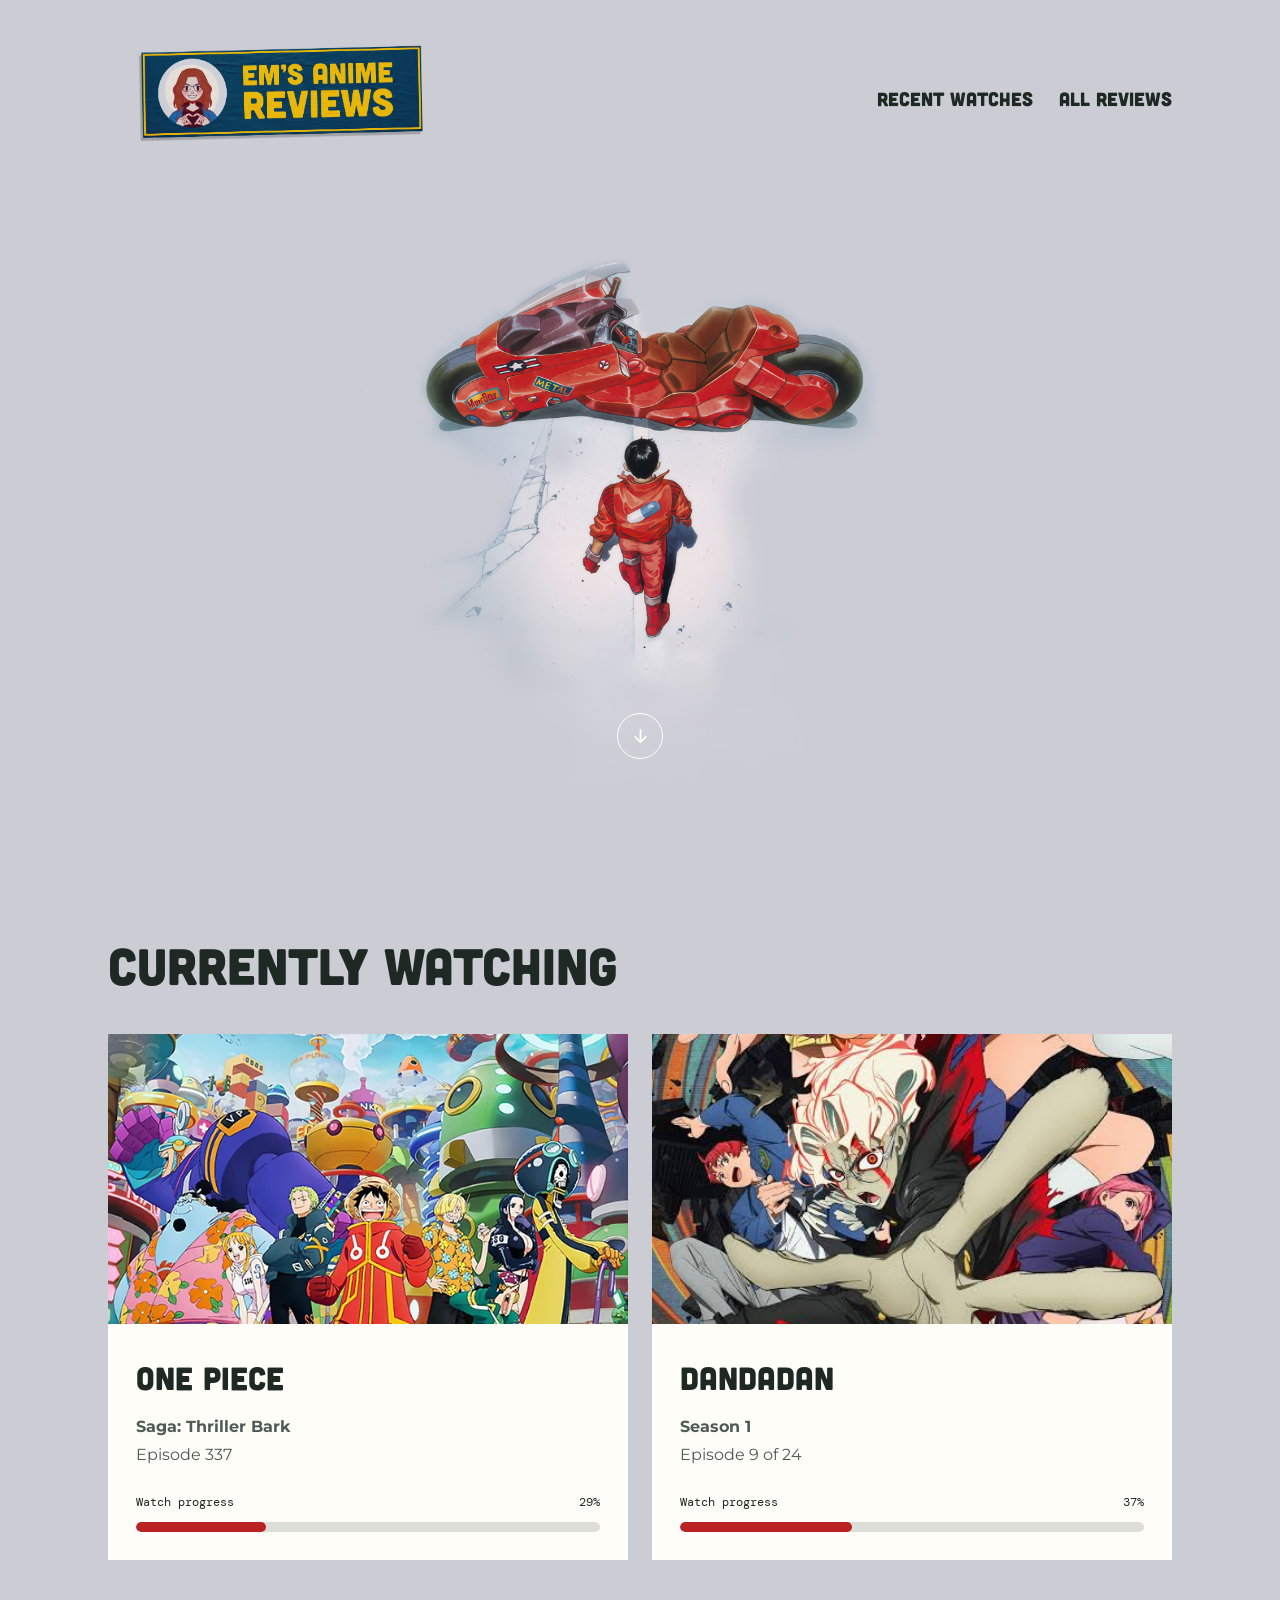
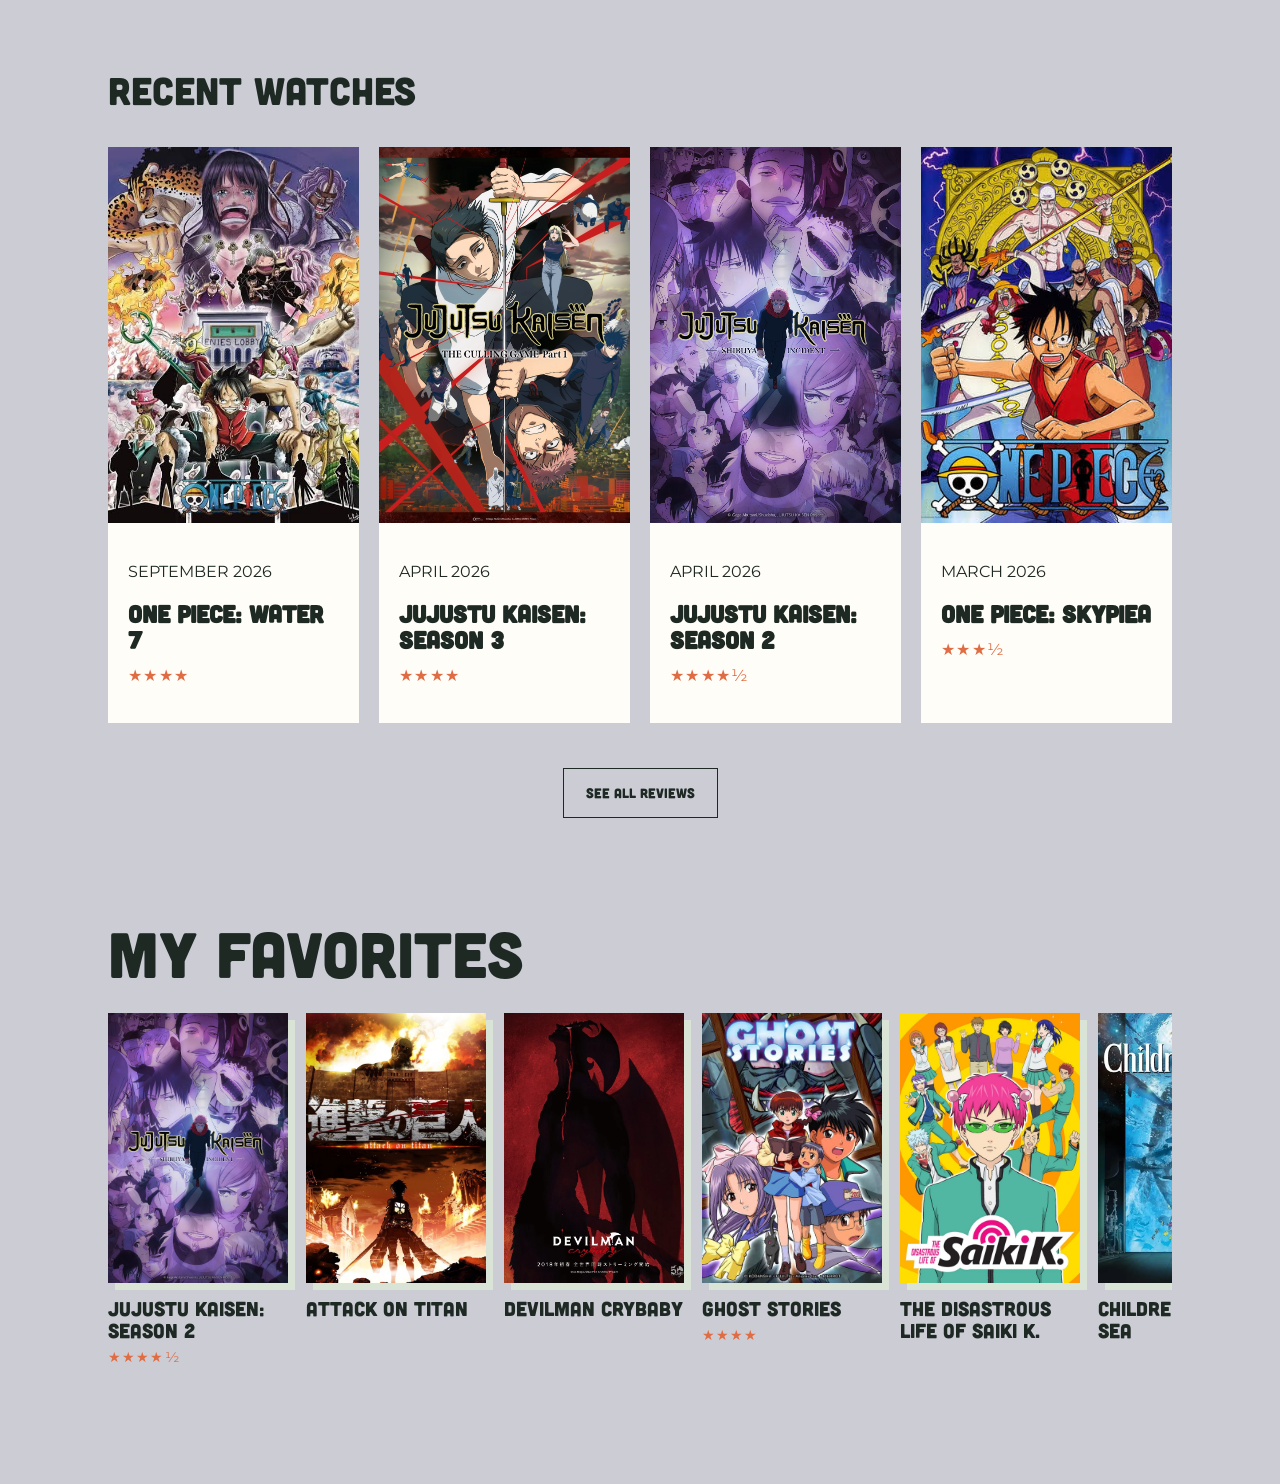
==== index.html @ de7ca1ea "Added two reviews" ====
<!DOCTYPE html>
<html lang="en">
<head>
  <meta charset="UTF-8">
  <meta name="viewport" content="width=device-width, initial-scale=1.0">
  <title>Emily's Anime Reviews</title>
  <link rel="stylesheet" href="style.css">
</head>
<body>
  <header class="site-header">
    <a class="site-logo" href="index.html">
  <img src="images/logo.png" alt="Em's Anime Reviews">
</a>
    <nav>
      <a href="#recent">Recent Watches</a>
      <a href="reviews.html">All Reviews</a>
    </nav>
  </header>

  <main>
    <section class="hero">
      <img class="hero-image" src="images/hero-image.jpg" alt="Akira Hero Image">


      <a class="scroll-arrow" href="#spacer" aria-label="Scroll to current show">
        <svg viewBox="0 0 24 24" aria-hidden="true">
          <path d="M12 5v13M6.5 12.5 12 18l5.5-5.5"></path>
        </svg>
      </a>

    </section>

    <div id="spacer" class="spacer"></div>

    <section id="current-show" class="current-shows">
      <div class="current-shows-heading">
        <h2>Currently Watching</h2>
      </div>

      <div class="current-show-grid">
        <article class="current-show-card">
          <div class="current-show-image show-one-image"></div>

          <div class="current-show-copy">
            <h3>One Piece</h3>
            <p class="show-details"><strong>Saga: Thriller Bark</strong></p>
            <p class="show-details">Episode 337</p>

            <div class="progress-label">
              <span>Watch progress</span>
              <span>29%</span>
            </div>

            <div class="progress-bar">
              <div class="progress-fill" style="width: 28%;"></div>
            </div>
          </div>
        </article>

        <article class="current-show-card">
          <div class="current-show-image show-two-image"></div>

          <div class="current-show-copy">
            <h3>DanDaDan</h3>
            <p class="show-details"><strong>Season 1</strong></p>
            <p class="show-details">Episode 9 of 24</p>

            <div class="progress-label">
              <span>Watch progress</span>
              <span>37%</span>
            </div>

            <div class="progress-bar">
              <div class="progress-fill" style="width: 37%;"></div>
            </div>
          </div>
        </article>
      </div>
</section>

    <section id="recent" class="recent-reviews">
      <div class="section-heading">
        <div>
          <h2>Recent Watches</h2>
        </div>
      </div>

      <div id="recent-reviews" class="review-grid"></div>

      <a class="button" href="reviews.html">See all reviews</a>
    </section>

    <section class="favorites-section">
      <div class="favorites-heading">
        <div>
          <h2>My Favorites</h2>
        </div>

      </div>

      <div id="favorite-reviews" class="favorites-shelf"></div>
    </section>

  </main>

  

  <script src="reviews.js"></script>
  <script src="script.js"></script>

</body>
</html>
---- style.css ----
@import url("https://fonts.googleapis.com/css2?family=DM+Mono&family=Montserrat:wght@400;500;600;700&display=swap");

@font-face {
  font-family: "Cubano";
  src: url("fonts/cubano/Cubano.ttf") format("truetype");
  font-weight: 400;
  font-style: normal;
  font-display: swap;
}

:root {
  --ink: #1e2924;
  --paper: #CBCCD4;
  --sage: #d9e3d6;
  --yellow: #E7B70B;
  --muted: #647069;
}

* {
  box-sizing: border-box;
}

html {
  scroll-behavior: smooth;
}

body {
  margin: 0;
  color: var(--ink);
  background: var(--paper);
  font-family: "Work Sans", sans-serif;
  line-height: 1.6;
}

.site-header,
main,
footer {
  max-width: 1120px;
  margin: auto;
}

.site-header {
  display: flex;
  justify-content: space-between;
  align-items: center;
  padding: 27px 28px;
}

.brand {
  color: var(--ink);
  font-family: "DM Mono", monospace;
  font-size: 0.85rem;
  font-weight: bold;
  letter-spacing: 0.08em;
  text-decoration: none;
}

nav {
  display: flex;
  gap: 26px;
}

nav a {
  color: var(--ink);
  font-size: 1.2rem;
  text-decoration: none;
}

nav a:hover,
.read-more:hover,
.back:hover {
  color: var(--yellow);
}

.hero {
  width: 100vw;
  max-width: none;
  margin-left: calc(50% - 50vw);
  line-height: 0;
  position: relative;
}

.hero-image {
  display: block;
  width: 100%;
  height: auto;
}

.scroll-arrow {
  position: absolute;
  bottom: 25px;
  left: 50%;
  display: grid;
  width: 46px;
  height: 46px;
  place-items: center;
  transform: translateX(-50%);
  border: 1px solid white;
  border-radius: 50%;
  color: white;
  text-decoration: none;
}

.scroll-arrow svg {
  width: 23px;
  height: 23px;
  fill: none;
  stroke: currentColor;
  stroke-linecap: round;
  stroke-linejoin: round;
  stroke-width: 1.8;
}

.scroll-arrow:hover {
  transform: translateX(-50%) translateY(5px);
  background: white;
  color: #1e2924;
}

.hero .eyebrow {
  color: #f2bca7;
}

.hero h1 {
  max-width: 750px;
  margin: 16px 0 24px;
  color: white;
  font-family: "Cubano";
  font-size: clamp(3.2rem, 7vw, 6.5rem);
  font-weight: 600;
  line-height: 0.98;
  letter-spacing: -0.05em;
}

.hero p:not(.eyebrow) {
  max-width: 540px;
  margin: 0;
  color: rgba(255, 255, 255, 0.9);
  font-size: 1.1rem;
}

@media (max-width: 700px) {
  .hero {
    min-height: 620px;
  }

  .hero-overlay {
    padding-top: 220px;
    padding-bottom: 55px;
  }

  .hero::after {
    background: linear-gradient(
      0deg,
      rgba(20, 29, 24, 0.88) 0%,
      rgba(20, 29, 24, 0.38) 75%
    );
  }
}

.intro {
  max-width: 560px;
  color: var(--muted);
  font-size: 1.15rem;
}

.posts {
  padding: 0 28px 90px;
}

.section-heading {
  margin-bottom: 25px;
}

.section-heading h2 {
  margin: 0 0 14px;
  font-family: "Cubano";
  font-size: 2.4rem;
}

.post-card {
  background: #fffdf8;
}

.featured {
  display: grid;
  grid-template-columns: 1.13fr 0.87fr;
  margin-bottom: 30px;
}

.post-image {
  min-height: 270px;
}

.featured .post-image {
  min-height: 430px;
}

.image-one {
  background:
    linear-gradient(140deg, rgba(31, 47, 35, 0.1), rgba(255, 232, 199, 0.1)),
    url("https://images.unsplash.com/photo-1464822759023-fed622ff2c3b?auto=format&fit=crop&w=1300&q=80")
    center / cover;
}

.image-two {
  background:
    url("https://images.unsplash.com/photo-1499750310107-5fef28a66643?auto=format&fit=crop&w=800&q=80")
    center / cover;
}

.image-three {
  background:
    url("https://images.unsplash.com/photo-1500530855697-b586d89ba3ee?auto=format&fit=crop&w=800&q=80")
    center / cover;
}

.post-copy {
  padding: 38px;
}

.post-copy h3 {
  margin: 14px 0;
  font-family: "Cubano";
  font-size: 2rem;
  line-height: 1.12;
}

.post-copy h3 a {
  color: var(--ink);
  text-decoration: none;
}

.post-copy p:not(.meta) {
  color: var(--muted);
}

.read-more {
  color: var(--ink);
  font-size: 0.85rem;
  font-weight: 600;
  text-decoration: none;
}

.post-grid {
  display: grid;
  grid-template-columns: repeat(2, 1fr);
  gap: 30px;
}

.post-grid .post-copy {
  padding: 26px;
}

.post-grid .post-copy h3 {
  font-size: 1.6rem;
}

.about {
  margin: 0 28px 88px;
  padding: 70px max(30px, 8vw);
  background: var(--sage);
  text-align: center;
}

.about h2 {
  margin: 10px 0;
  font-size: 3.2rem;
}

.about p:last-child {
  max-width: 500px;
  margin: auto;
  color: #4e5b53;
}

.article-page {
  max-width: 830px;
  padding: 55px 28px 90px;
}

.back {
  color: var(--ink);
  font-size: 0.9rem;
  text-decoration: none;
}

.article-page article {
  margin-top: 75px;
}

.article-page h1 {
  font-size: clamp(2.8rem, 6vw, 4.8rem);
}

.standfirst {
  max-width: 620px;
  color: var(--muted);
  font-family: "Cubano";
  font-size: 1.3rem;
  font-weight: 500;
  line-height: 1.5;
}

.article-image {
  height: 440px;
  margin: 42px 0;
}

.article-body {
  max-width: 650px;
  margin: auto;
  font-size: 1.08rem;
}

.article-body h2 {
  margin-top: 42px;
  font-family: "Cubano";
  font-size: 2rem;
}

.article-body code {
  padding: 2px 5px;
  background: #eeeae0;
  font-size: 0.85em;
}

footer {
  display: flex;
  justify-content: space-between;
  padding: 28px;
  border-top: 1px solid #d5d8cf;
  color: var(--muted);
  font-size: 0.78rem;
}

@media (max-width: 700px) {
  .hero {
    padding-top: 75px;
  }

  .featured,
  .post-grid {
    grid-template-columns: 1fr;
  }

  .featured .post-image {
    min-height: 290px;
  }

  .article-image {
    height: 280px;
  }

  footer {
    display: block;
  }

  footer span {
    display: block;
    margin-top: 4px;
  }
}

.current-shows {
  max-width: 1120px;
  margin: 70px auto 100px;
  padding: 0 28px;
}

.current-shows-heading h2 {
  margin: 8px 0 28px;
  font-family: "Cubano";
  font-size: clamp(2.2rem, 4vw, 3.6rem);
}

.current-show-grid {
  display: grid;
  grid-template-columns: repeat(2, 1fr);
  gap: 24px;
}

.current-show-card {
  overflow: hidden;
  background: #FFFDF8;
}

.current-show-image {
  min-height: 290px;
  background-position: center;
  background-size: cover;
}

.show-one-image {
  background-image: url("covers/one-piece.webp");
}

.show-two-image {
  background-image: url("covers/dandadan.jpeg");
}

.current-show-copy {
  padding: 28px;
}

.current-show-copy h3 {
  margin: 0 0 10px;
  font-family: "Cubano";
  font-size: 2rem;
}

.show-details {
  margin: 3px 0;
  color: #4e5b53;
}

.progress-label {
  display: flex;
  justify-content: space-between;
  margin-top: 26px;
  font-family: "DM Mono", monospace;
  font-size: 0.72rem;
}

.progress-bar {
  height: 10px;
  margin-top: 10px;
  overflow: hidden;
  background: rgba(30, 41, 36, 0.15);
  border-radius: 20px;
}

.progress-fill {
  height: 100%;
  background: #BB2224;
  border-radius: 20px;
}

@media (max-width: 700px) {
  .current-show-grid {
    grid-template-columns: 1fr;
  }
}

.recent-reviews,
.reviews-page {
  max-width: 1120px;
  margin: auto;
  padding: 0 28px 95px;
}

.review-grid,
.all-review-grid {
  display: grid;
  grid-template-columns: repeat(4, 1fr);
  gap: 20px;
}

.review-card {
  overflow: hidden;
  background: #fffdf8;
}

.review-card:hover {
  box-shadow: 0 14px 28px rgba(30, 41, 36, 0.2);
}

.review-card img {
  display: block;
  width: 100%;
  aspect-ratio: 2 / 3;
  object-fit: cover;
}

.review-copy {
  padding: 20px;
}

.review-copy h3 {
  margin: 8px 0;
  font-family: "Cubano";
  font-size: 1.55rem;
  line-height: 1.1;
}

.review-copy a {
  color: var(--ink);
  font-size: 0.85rem;
  font-weight: 600;
  text-decoration: none;
}

.rating {
  margin: 10px 0 14px;
  color: #df6c43;
  letter-spacing: 0.08em;
}

.button {
  display: block;
  width: fit-content;
  margin: 45px auto 0;
  padding: 13px 22px;
  border: 1px solid var(--ink);
  color: var(--ink);
  font-size: 0.85rem;
  font-weight: 600;
  text-decoration: none;
}

.button:hover {
  border-color: #3C657D;
  background: #3C657D;
  color: white;
}

.reviews-page {
  padding-top: 90px;
}

.reviews-page h1 {
  margin-top: 10px;
  font-family: "Cubano";
  font-size: clamp(3rem, 6vw, 5rem);
}

.sort-label {
  display: flex;
  align-items: center;
  gap: 12px;
  margin: 30px 0;
  font-size: 0.9rem;
  font-weight: 600;
}

.sort-label select {
  padding: 9px 12px;
  border: 1px solid #c6ccc2;
  background: #fffdf8;
  color: var(--ink);
  font: inherit;
}

@media (max-width: 850px) {
  .review-grid,
  .all-review-grid {
    grid-template-columns: repeat(2, 1fr);
  }

  .current-show {
    margin-left: 28px;
    margin-right: 28px;
    grid-template-columns: 1fr;
  }

  .current-show-image {
    min-height: 260px;
  }
}

@media (max-width: 500px) {
  .review-grid,
  .all-review-grid {
    grid-template-columns: repeat(2, minmax(0, 1fr));
    gap: 14px;
  }

  .review-copy {
    padding: 14px;
  }

  .review-copy h3 {
    font-size: 1.25rem !important;
  }
}
@media (max-width: 500px) {

  .current-show-copy {
    padding: 35px 28px;
  }
}

.spacer {
  height: 70px;
}

.tag-list {
  display: flex;
  flex-wrap: wrap;
  gap: 8px;
  margin: 18px 0 30px;
}

.tag {
  padding: 6px 10px;
  border: 1px solid #c6ccc2;
  border-radius: 100px;
  color: #ffffff;
  font-family: "DM Mono", monospace;
  font-size: 0.68rem;
  letter-spacing: 0.04em;
  text-transform: uppercase;
  background-color: #BB2224;
}

.favorites-section {
  max-width: 1120px;
  margin: 0 auto 100px;
  padding: 0 28px;
}

.favorites-heading {
  display: flex;
  justify-content: space-between;
  align-items: end;
  gap: 30px;
  margin-bottom: 28px;
}

.favorites-heading h2 {
  margin: 8px 0 0;
  font-family: "Cubano";
  font-size: clamp(2.4rem, 5vw, 4rem);
  line-height: 1;
}

.favorites-heading > p {
  max-width: 310px;
  margin: 0;
  color: var(--muted);
  font-size: 0.95rem;
}

.favorites-shelf {
  display: flex;
  gap: 18px;
  overflow-x: auto;
  padding-bottom: 15px;
  scrollbar-color: #0B3E5C #e7e3db;
  scrollbar-width: thin;
}

.favorite-poster {
  display: block;
  flex: 0 0 180px;
  color: var(--ink);
  text-decoration: none;
}

.favorite-poster img {
  display: block;
  width: 100%;
  aspect-ratio: 2 / 3;
  object-fit: cover;
  box-shadow: 7px 7px 0 #d9e3d6;
  transition: transform 0.2s ease, box-shadow 0.2s ease;
}

.favorite-poster:hover img {
  transform: translateY(-7px);
  box-shadow: 10px 12px 0 #BB2224;
}

.favorite-info {
  padding-top: 14px;
}

.favorite-info h3 {
  margin: 0;
  font-family: "Cubano";
  font-size: 1.25rem;
  line-height: 1.1;
}

.favorite-info p {
  margin: 5px 0 0;
  color: #df6c43;
  font-size: 0.9rem;
  letter-spacing: 0.08em;
}

@media (max-width: 700px) {
  .favorites-heading {
    display: block;
  }

  .favorites-heading > p {
    margin-top: 14px;
  }

  .favorite-poster {
    flex-basis: 145px;
  }
}

.review-image-link {
  display: block;
}

.review-title-link {
  color: var(--ink);
  text-decoration: none;
}

.review-title-link:hover {
  color: #df6c43;
}

.review-copy h3 {
  margin: 8px 0;
  font-family: "Cubano";
  font-size: 2rem;
  line-height: 1.1;
}

.review-title-link {
  color: var(--ink);
  font-size: inherit;
  text-decoration: none;
}

.review-card .review-copy h3 {
  font-size: 1.5rem !important;
}

.review-card .review-copy h3 .review-title-link {
  font-size: inherit !important;
}

.article-page {
  max-width: 1160px;
  padding-top: 60px;
}

.article-page > article {
  margin-top: 45px;
}

.review-detail {
  display: grid;
  grid-template-columns: minmax(260px, 380px) minmax(0, 1fr);
  align-items: start;
  gap: clamp(45px, 8vw, 110px);
}

.review-poster {
  position: sticky;
  top: 35px;
}

.review-poster img {
  display: block;
  width: 100%;
  aspect-ratio: 2 / 3;
  object-fit: cover;
  box-shadow: 15px 15px 0 #d9e3d6;
}

.review-content {
  max-width: 650px;
  padding: 20px 0 70px;
}

.review-content h1 {
  margin: 12px 0 18px;
  font-family: "Cubano";
  font-size: clamp(3rem, 5vw, 5.2rem);
  font-weight: 600;
  line-height: 0.98;
  letter-spacing: -0.05em;
}

.large-rating {
  margin: 0 0 20px;
  color: #df6c43;
  font-size: 1.3rem;
  letter-spacing: 0.12em;
}

.review-body {
  margin-top: 42px;
  color: #344039;
  font-size: 1.1rem;
  line-height: 1.85;
}

.review-body p {
  margin: 0 0 25px;
}

.review-body p:first-child {
  color: var(--ink);
  font-family: "Cubano"; 
  font-size: 1.35rem;
  line-height: 1.55;
}

@media (max-width: 750px) {
  .review-detail {
    grid-template-columns: 1fr;
    gap: 35px;
  }

  .review-poster {
    position: static;
    width: min(300px, 75vw);
  }

  .review-content {
    padding-top: 0;
  }
}

.site-logo {
  display: block;
  line-height: 0;
}

.site-logo img {
  display: block;
  width: 350px;
  height: auto;
}

body {
  font-family: "Montserrat", sans-serif;
}

h1,
h2,
h3,
h4,
h5,
h6,
nav a,
.button,
.back {
  font-family: "Cubano";
  font-weight: 400;
}

.site-header {
  position: sticky;
  top: 0;
  z-index: 100;
  background: var(--paper);
}

@media (max-width: 600px) {
  .site-header {
    gap: 14px;
    padding: 16px 18px;
  }

  .site-logo img {
    width: 125px;
  }

  .site-header nav {
    gap: 14px;
  }

  .site-header nav a {
    font-size: 0.72rem;
    white-space: nowrap;
  }
}

@media (max-width: 700px) {
  .hero {
    position: relative;
    height: 100svh;
  }

  .hero-image {
    width: 100%;
    height: 100%;
    object-fit: cover;
    object-position: center 40%;
  }

  .scroll-arrow {
    bottom: calc(28px + env(safe-area-inset-bottom));
    z-index: 5;
  }
}
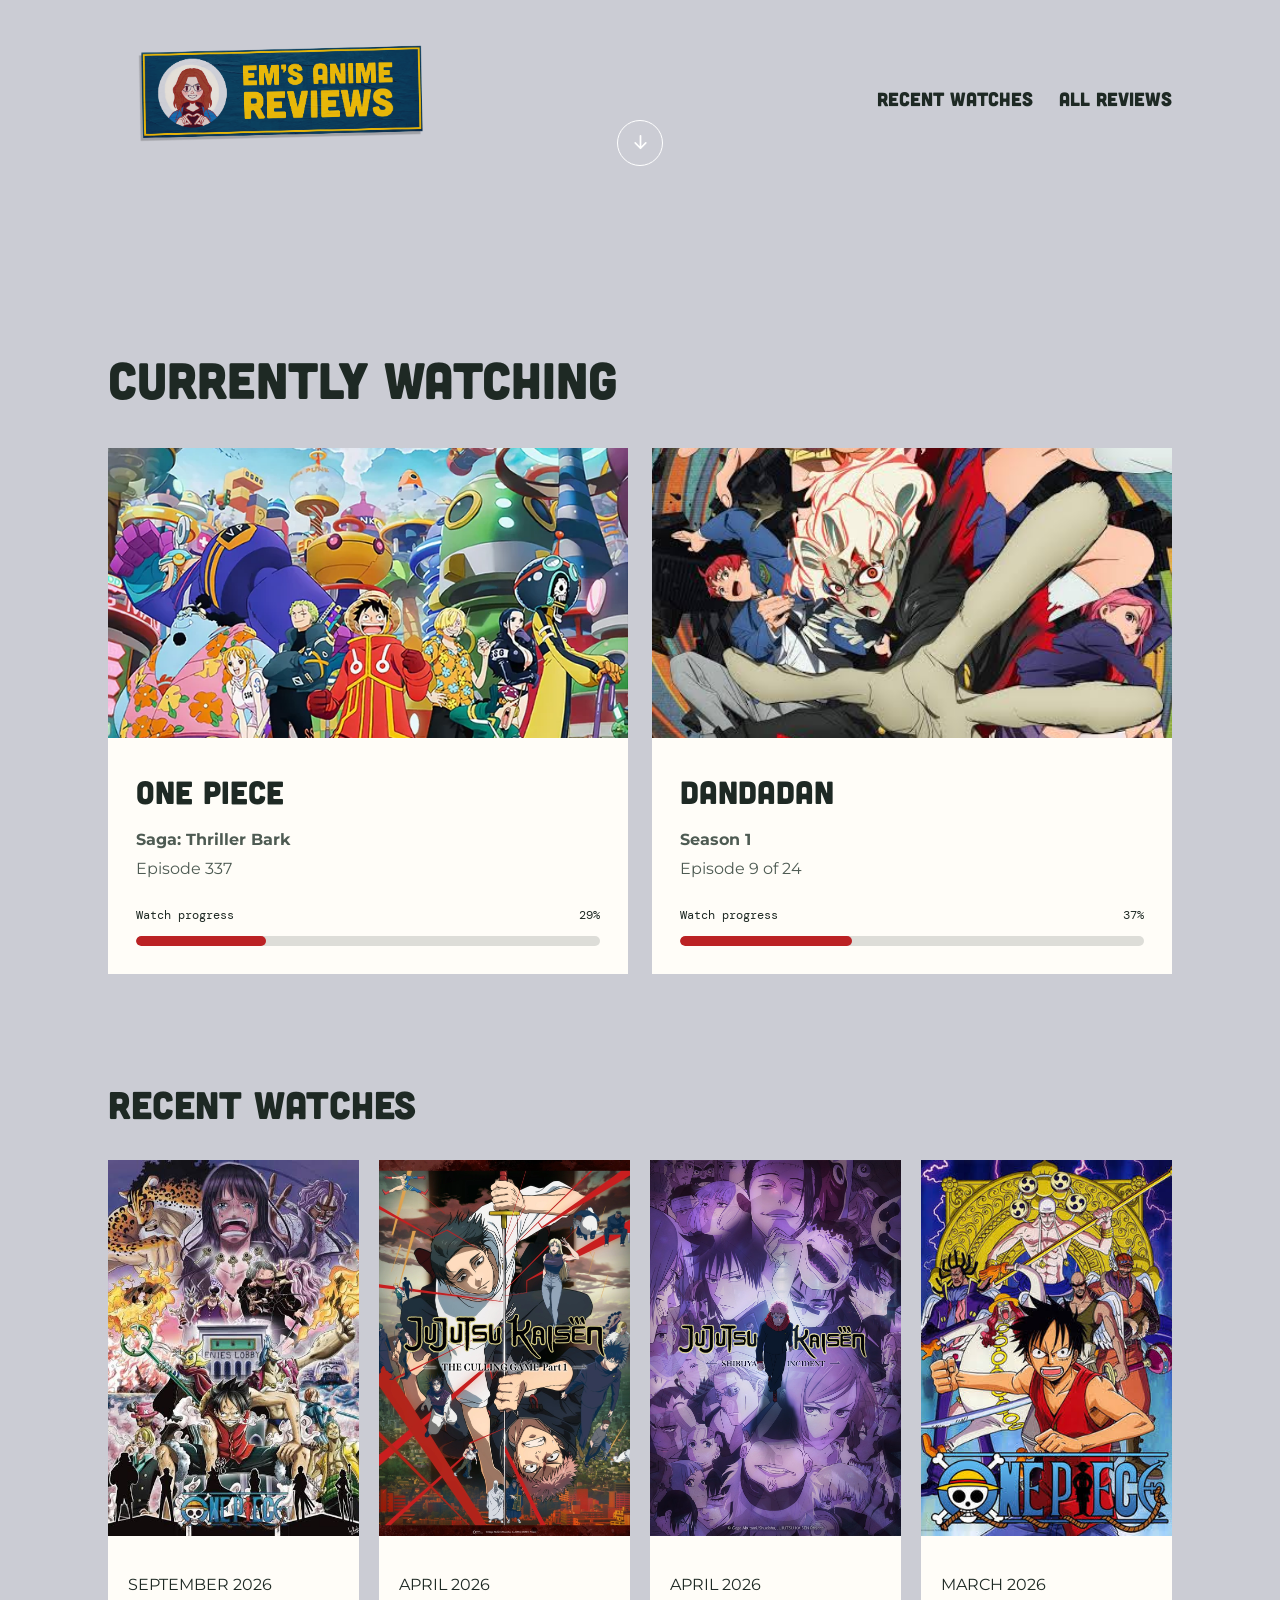
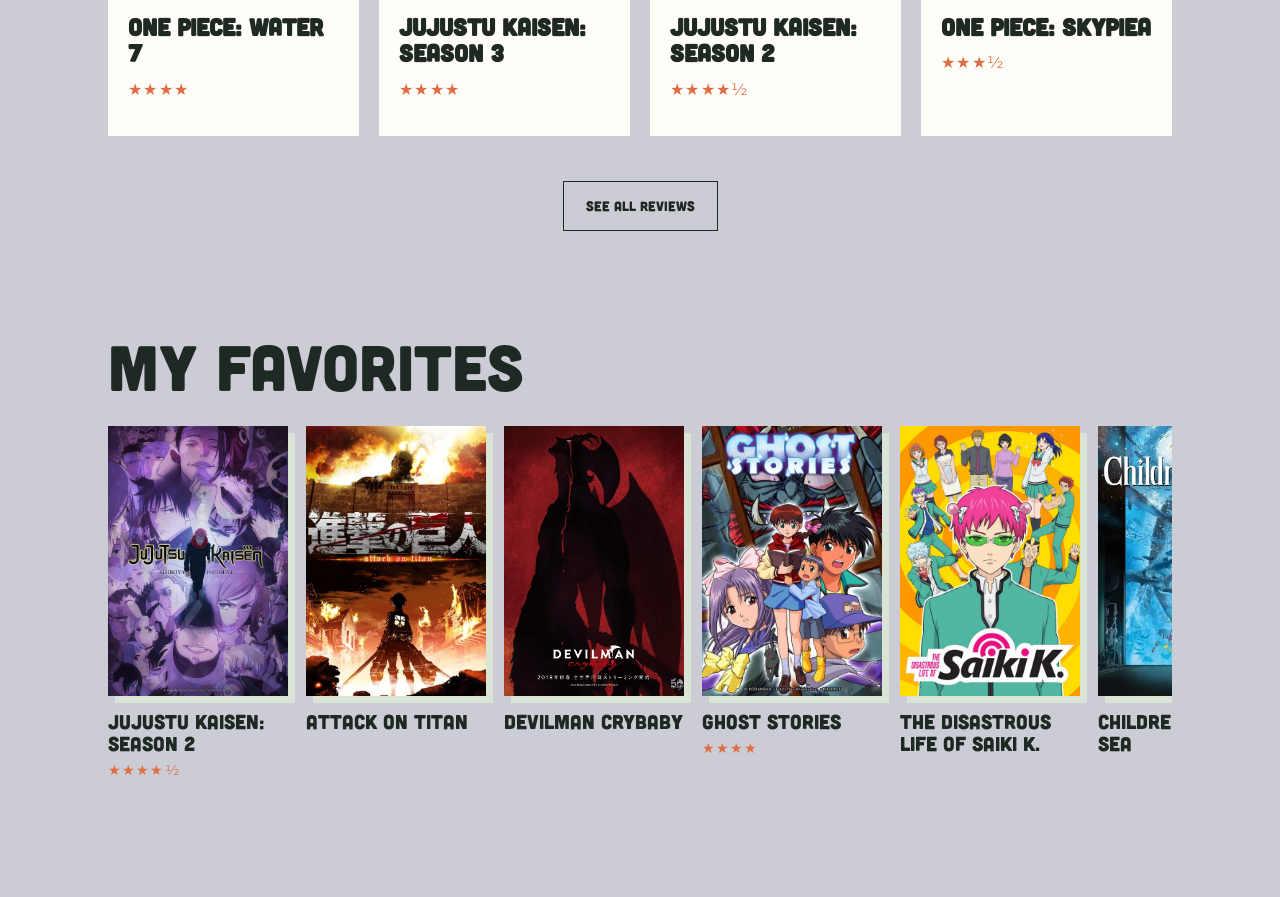
==== commit 06c1a51e: "Update index.html" ====
--- a/index.html
+++ b/index.html
@@ -18,17 +18,15 @@
   </header>
 
   <main>
-    <section class="hero">
-      <img class="hero-image" src="images/hero-image.jpg" alt="Akira Hero Image">
+   <section class="hero">
+  <img class="hero-image" src="images/your-hero-image.jpg" alt="">
 
-
-      <a class="scroll-arrow" href="#spacer" aria-label="Scroll to current show">
-        <svg viewBox="0 0 24 24" aria-hidden="true">
-          <path d="M12 5v13M6.5 12.5 12 18l5.5-5.5"></path>
-        </svg>
-      </a>
-
-    </section>
+  <a class="scroll-arrow" href="#current-show" aria-label="Scroll to currently watching">
+    <svg viewBox="0 0 24 24" aria-hidden="true">
+      <path d="M12 5v13M6.5 12.5 12 18l5.5-5.5"></path>
+    </svg>
+  </a>
+</section>
 
     <div id="spacer" class="spacer"></div>
 
@@ -109,4 +107,4 @@
   <script src="script.js"></script>
 
 </body>
-</html>+</html>
--- a/style.css
+++ b/style.css
@@ -83,13 +83,13 @@
 .hero-image {
   display: block;
   width: 100%;
-  height: auto;
 }
 
 .scroll-arrow {
   position: absolute;
-  bottom: 25px;
+  bottom: max(24px, env(safe-area-inset-bottom));
   left: 50%;
+  z-index: 10;
   display: grid;
   width: 46px;
   height: 46px;
@@ -139,25 +139,6 @@
   font-size: 1.1rem;
 }
 
-@media (max-width: 700px) {
-  .hero {
-    min-height: 620px;
-  }
-
-  .hero-overlay {
-    padding-top: 220px;
-    padding-bottom: 55px;
-  }
-
-  .hero::after {
-    background: linear-gradient(
-      0deg,
-      rgba(20, 29, 24, 0.88) 0%,
-      rgba(20, 29, 24, 0.38) 75%
-    );
-  }
-}
-
 .intro {
   max-width: 560px;
   color: var(--muted);
@@ -335,10 +316,6 @@
 }
 
 @media (max-width: 700px) {
-  .hero {
-    padding-top: 75px;
-  }
-
   .featured,
   .post-grid {
     grid-template-columns: 1fr;
@@ -866,10 +843,21 @@
   }
 }
 
+.hero,
+main {
+  overflow: visible !important;
+}
+
+.scroll-arrow {
+  bottom: 32px !important;
+  z-index: 999 !important;
+}
+
 @media (max-width: 700px) {
   .hero {
-    position: relative;
-    height: 100svh;
+    height: calc(100svh - 70px);
+    min-height: 0;
+    padding: 0;
   }
 
   .hero-image {
@@ -880,7 +868,7 @@
   }
 
   .scroll-arrow {
-    bottom: calc(28px + env(safe-area-inset-bottom));
-    z-index: 5;
-  }
-}+    bottom: 28px !important;
+    z-index: 999 !important;
+  }
+}
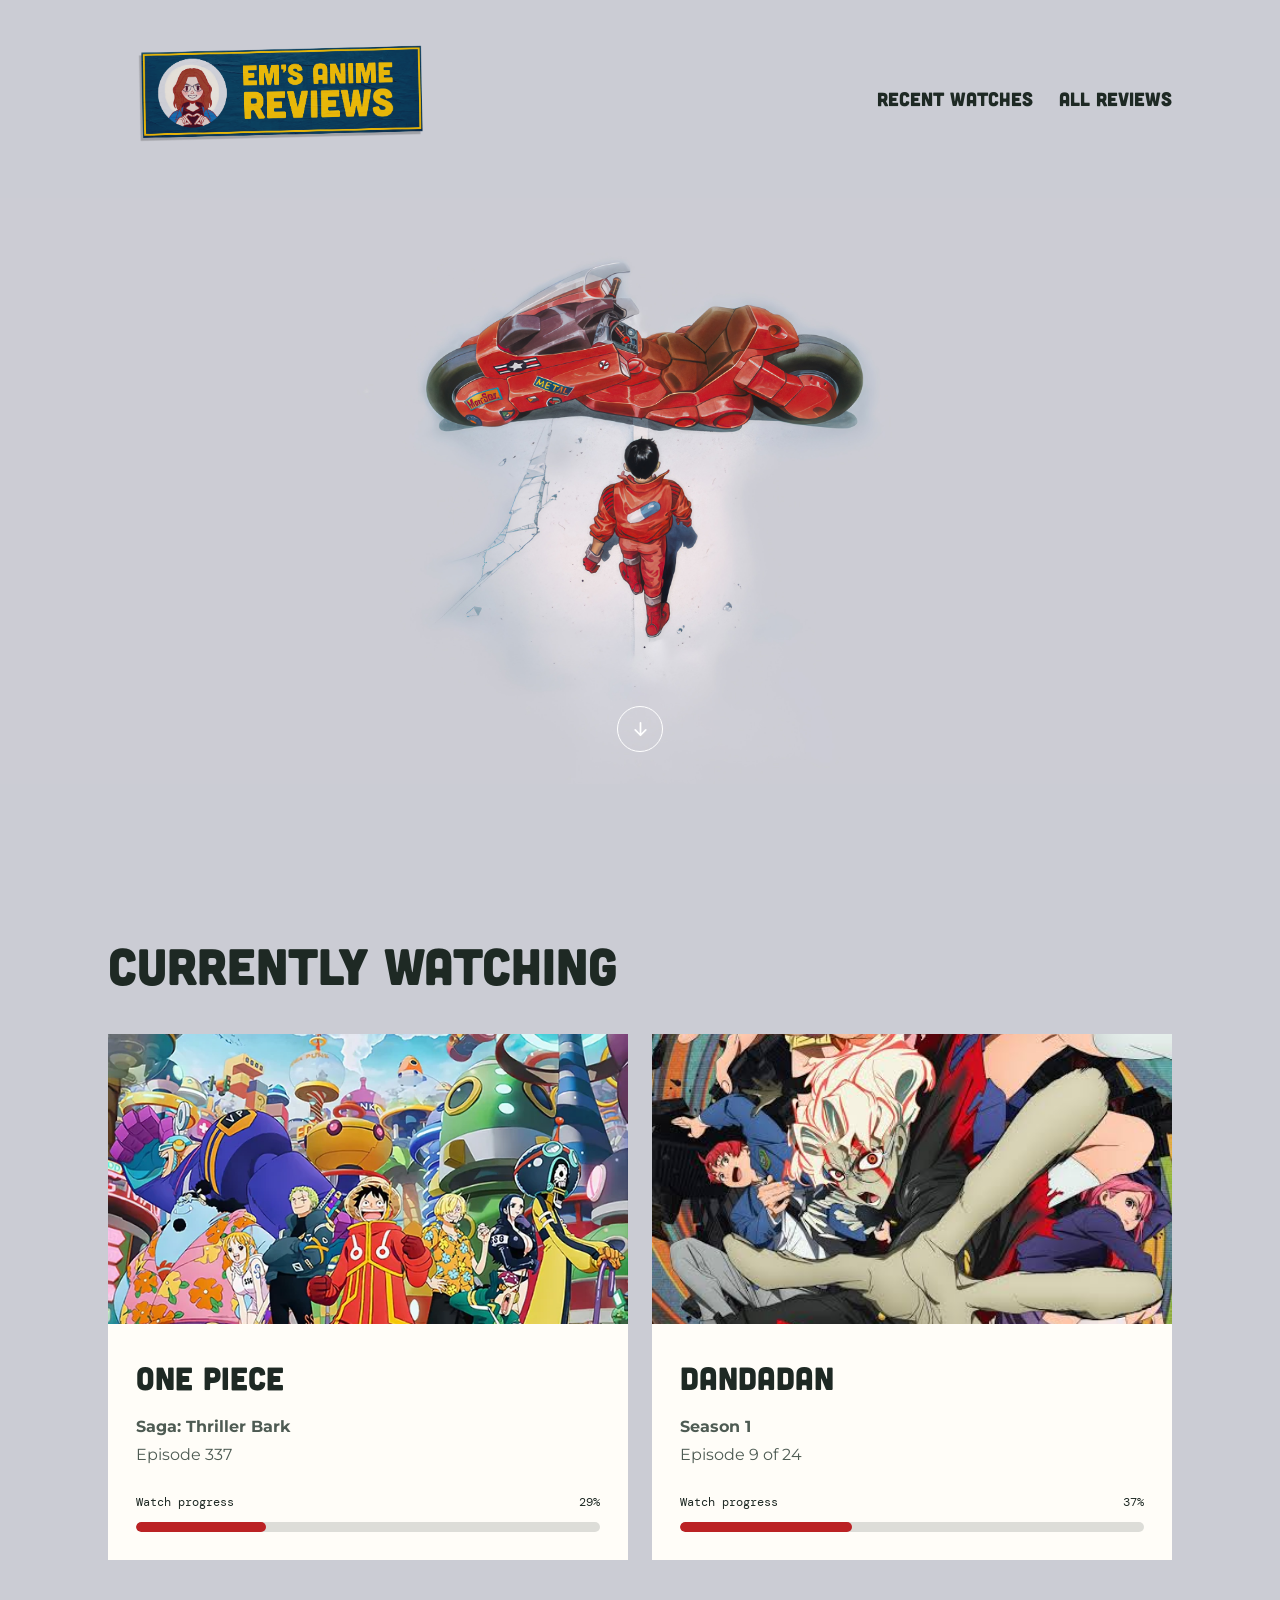
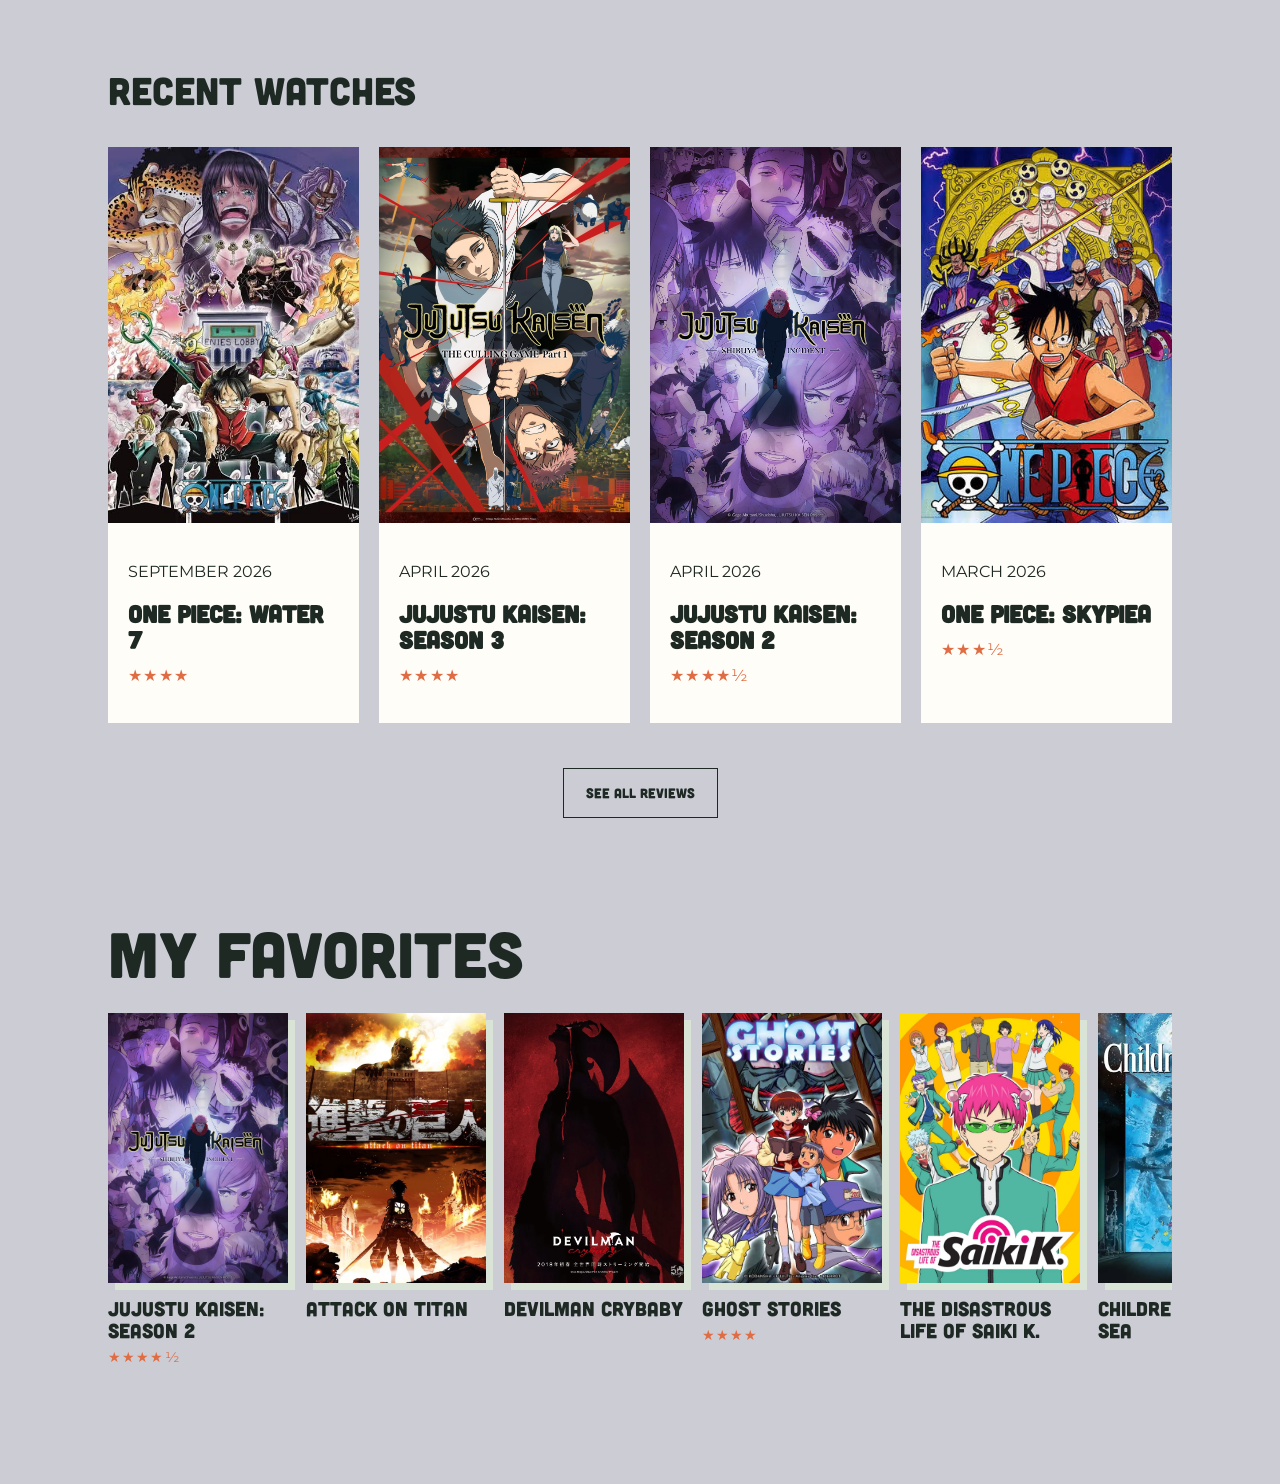
==== commit 517ed73a: "Update index.html" ====
--- a/index.html
+++ b/index.html
@@ -19,7 +19,7 @@
 
   <main>
    <section class="hero">
-  <img class="hero-image" src="images/your-hero-image.jpg" alt="">
+  <img class="hero-image" src="images/hero-image.jpg" alt="hero-image">
 
   <a class="scroll-arrow" href="#current-show" aria-label="Scroll to currently watching">
     <svg viewBox="0 0 24 24" aria-hidden="true">
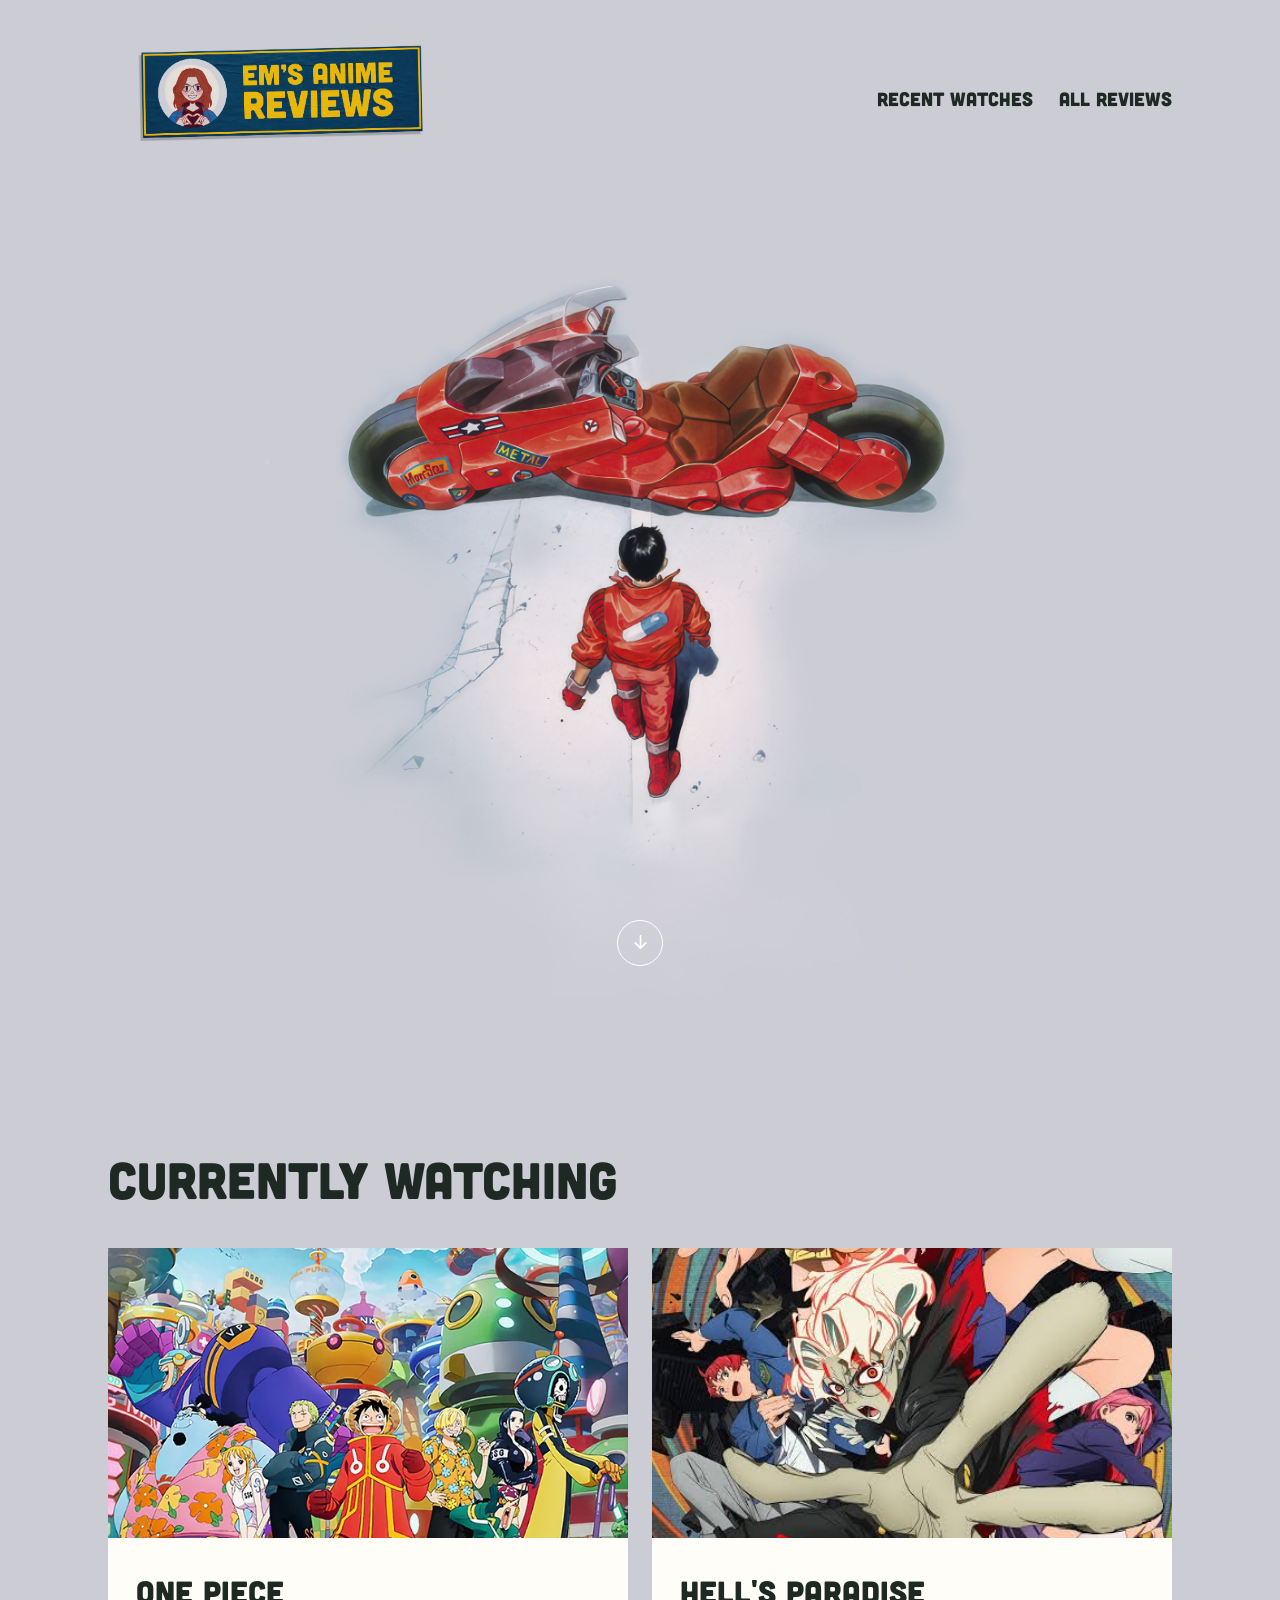
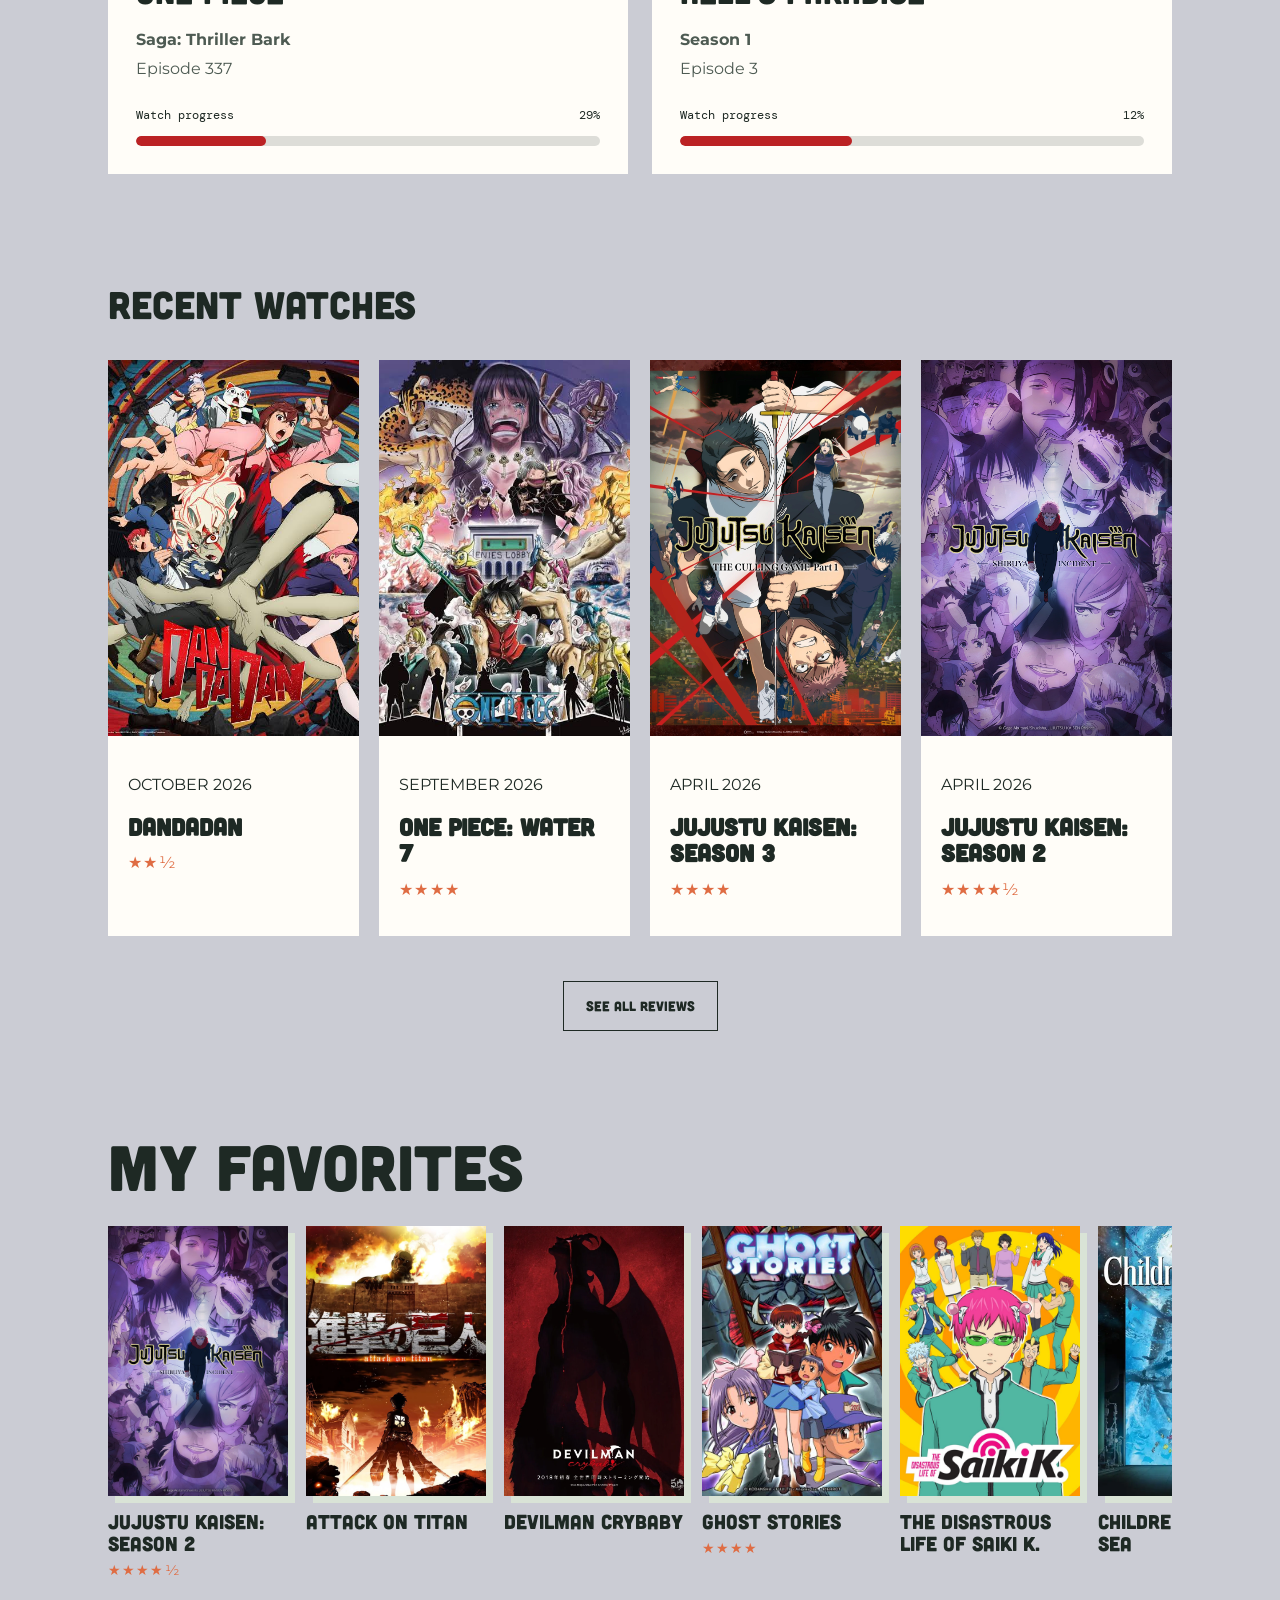
==== commit 2d43440a: "Update index.html" ====
--- a/index.html
+++ b/index.html
@@ -59,13 +59,13 @@
           <div class="current-show-image show-two-image"></div>
 
           <div class="current-show-copy">
-            <h3>DanDaDan</h3>
+            <h3>Hell's Paradise</h3>
             <p class="show-details"><strong>Season 1</strong></p>
-            <p class="show-details">Episode 9 of 24</p>
+            <p class="show-details">Episode 3</p>
 
             <div class="progress-label">
               <span>Watch progress</span>
-              <span>37%</span>
+              <span>12%</span>
             </div>
 
             <div class="progress-bar">
--- a/style.css
+++ b/style.css
@@ -72,17 +72,25 @@
   color: var(--yellow);
 }
 
+:root {
+  --header-height: 100px;
+}
+
 .hero {
+  position: relative;
   width: 100vw;
+  height: calc(100dvh - var(--header-height));
   max-width: none;
   margin-left: calc(50% - 50vw);
-  line-height: 0;
-  position: relative;
+  overflow: hidden;
 }
 
 .hero-image {
   display: block;
   width: 100%;
+  height: 100%;
+  object-fit: cover;
+  object-position: center 40%;
 }
 
 .scroll-arrow {
@@ -841,6 +849,9 @@
     font-size: 0.72rem;
     white-space: nowrap;
   }
+  :root {
+    --header-height: 68px;
+  }
 }
 
 .hero,
@@ -872,3 +883,29 @@
     z-index: 999 !important;
   }
 }
+
+.review-sidebar {
+  align-self: start;
+}
+
+.review-sidebar .back {
+  display: inline-block;
+  margin-bottom: 24px;
+}
+
+.review-poster {
+  position: static;
+}
+
+@media (min-width: 751px) {
+  .review-sidebar {
+    position: sticky;
+    top: 110px;
+  }
+}
+
+@media (max-width: 750px) {
+  .review-sidebar {
+    width: min(300px, 75vw);
+  }
+}
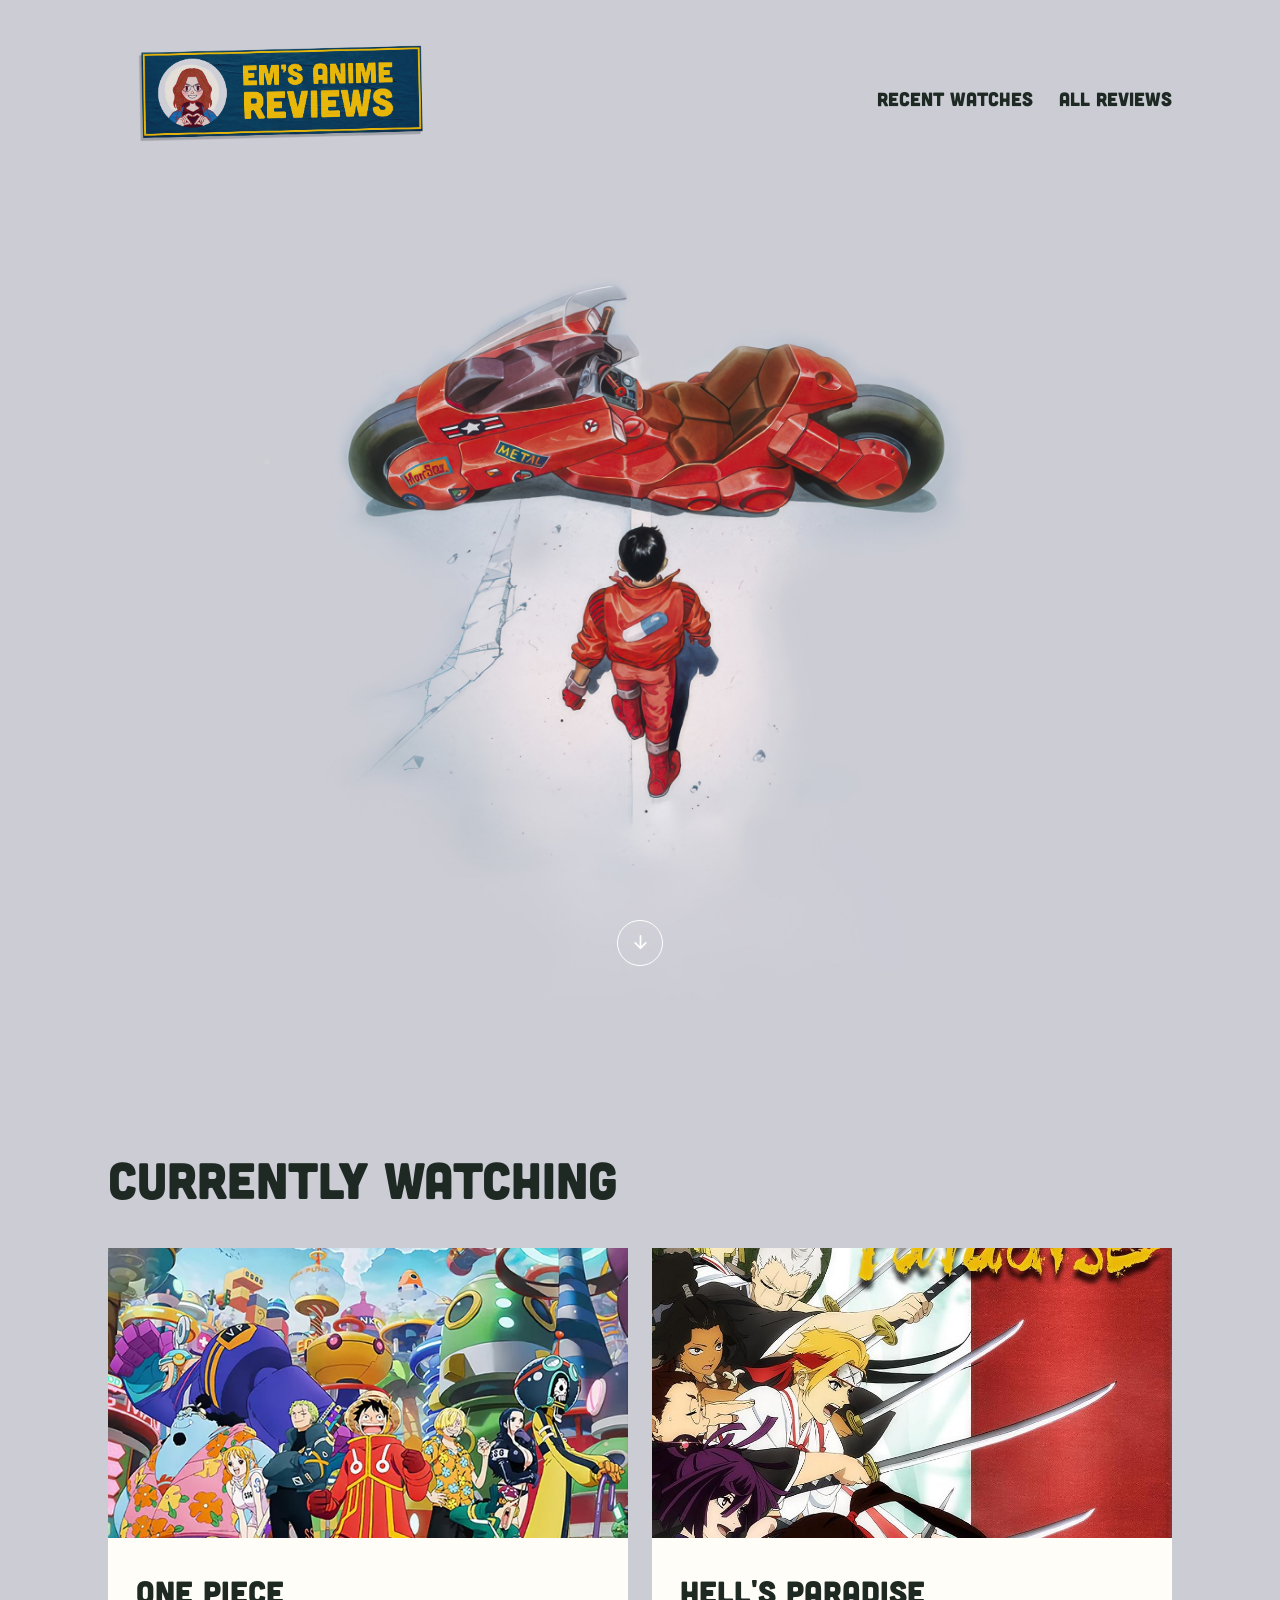
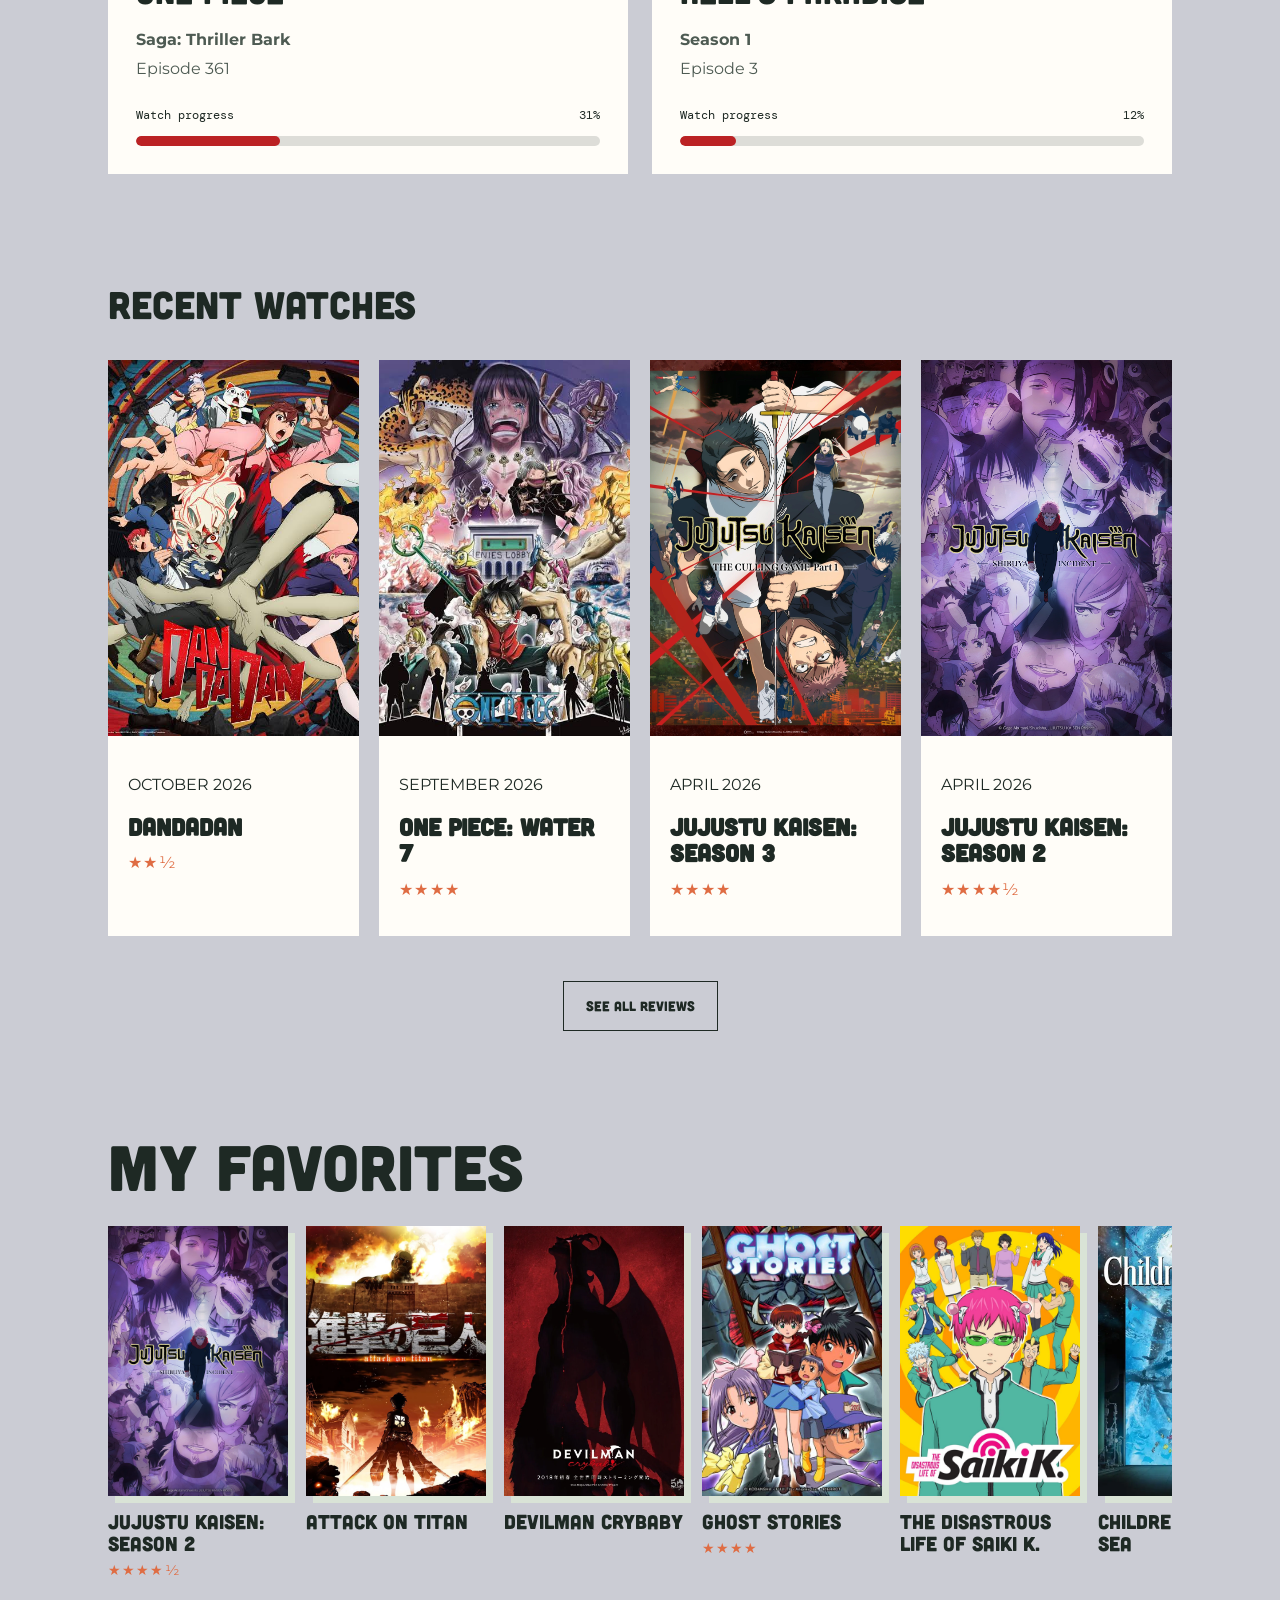
==== commit 2e76a462: "Update index.html" ====
--- a/index.html
+++ b/index.html
@@ -42,15 +42,15 @@
           <div class="current-show-copy">
             <h3>One Piece</h3>
             <p class="show-details"><strong>Saga: Thriller Bark</strong></p>
-            <p class="show-details">Episode 337</p>
+            <p class="show-details">Episode 361</p>
 
             <div class="progress-label">
               <span>Watch progress</span>
-              <span>29%</span>
+              <span>31%</span>
             </div>
 
             <div class="progress-bar">
-              <div class="progress-fill" style="width: 28%;"></div>
+              <div class="progress-fill" style="width: 31%;"></div>
             </div>
           </div>
         </article>
@@ -69,7 +69,7 @@
             </div>
 
             <div class="progress-bar">
-              <div class="progress-fill" style="width: 37%;"></div>
+              <div class="progress-fill" style="width: 12%;"></div>
             </div>
           </div>
         </article>
--- a/style.css
+++ b/style.css
@@ -381,7 +381,7 @@
 }
 
 .show-two-image {
-  background-image: url("covers/dandadan.jpeg");
+  background-image: url("covers/hells-paradise.jpg");
 }
 
 .current-show-copy {
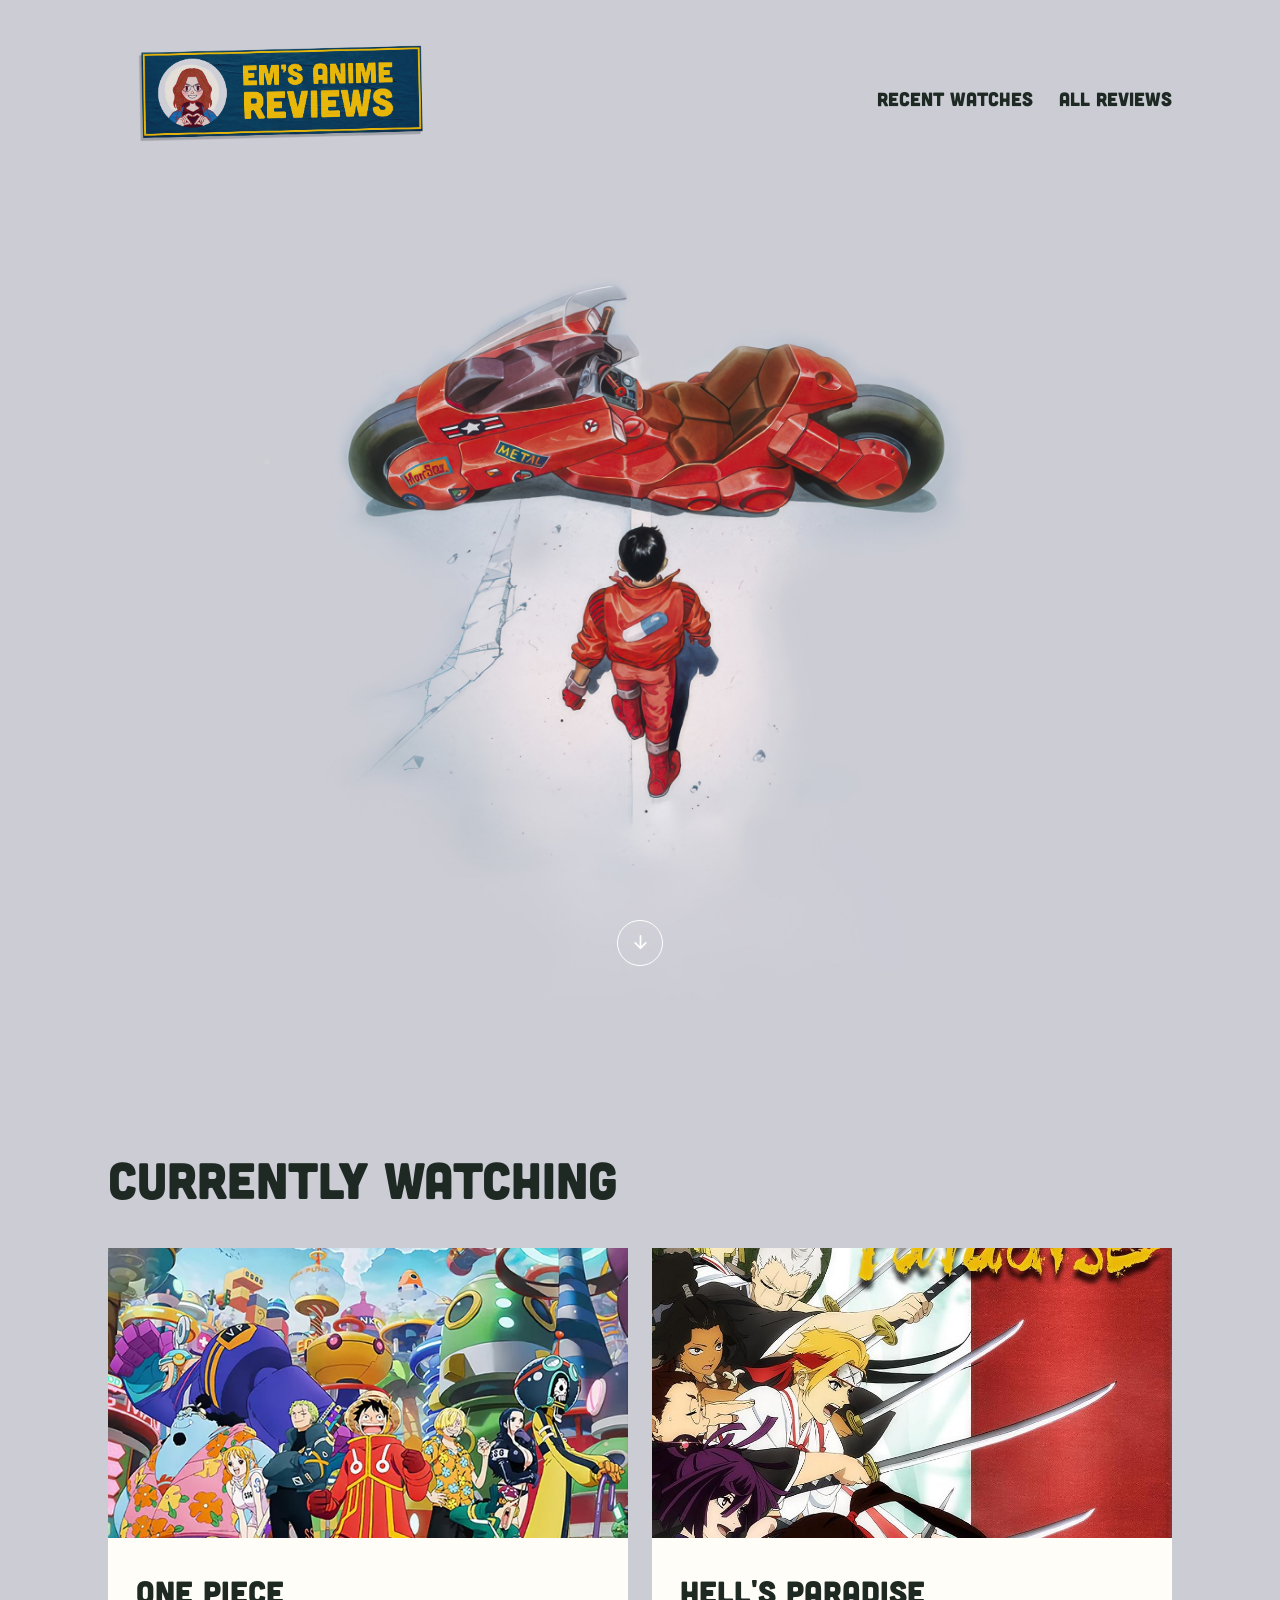
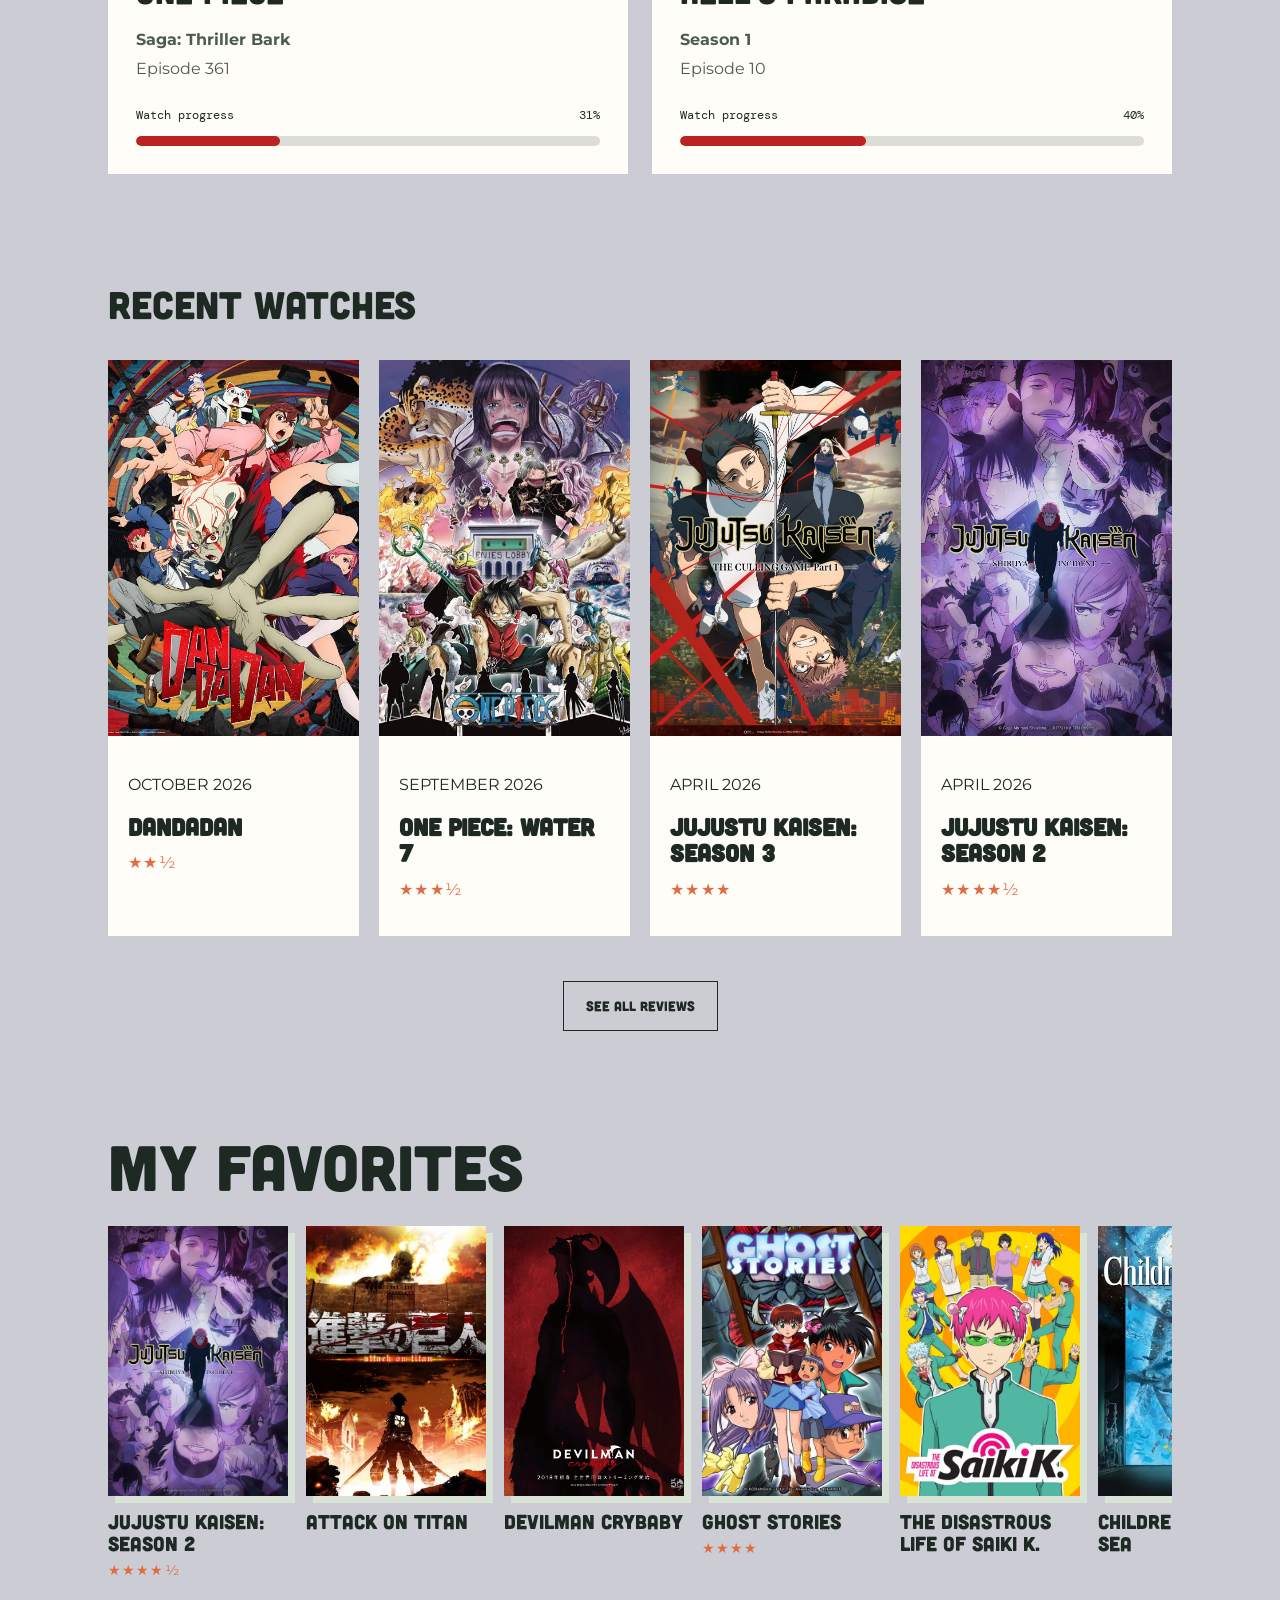
==== commit 874b3bf0: "Update index.html" ====
--- a/index.html
+++ b/index.html
@@ -61,15 +61,15 @@
           <div class="current-show-copy">
             <h3>Hell's Paradise</h3>
             <p class="show-details"><strong>Season 1</strong></p>
-            <p class="show-details">Episode 3</p>
+            <p class="show-details">Episode 10</p>
 
             <div class="progress-label">
               <span>Watch progress</span>
-              <span>12%</span>
+              <span>40%</span>
             </div>
 
             <div class="progress-bar">
-              <div class="progress-fill" style="width: 12%;"></div>
+              <div class="progress-fill" style="width: 40%;"></div>
             </div>
           </div>
         </article>
@@ -99,6 +99,9 @@
       <div id="favorite-reviews" class="favorites-shelf"></div>
     </section>
 
+    <div id="footer" class="footer">
+    </div>
+
   </main>
 
   
--- a/style.css
+++ b/style.css
@@ -909,3 +909,89 @@
     width: min(300px, 75vw);
   }
 }
+
+/* Review tags */
+.tag-list {
+  display: flex;
+  flex-wrap: wrap;
+  gap: 8px;
+  margin: 18px 0 24px;
+}
+
+.tag {
+  padding: 6px 10px;
+  border-radius: 999px;
+  font-family: "Montserrat", sans-serif;
+  font-size: 0.72rem;
+  font-weight: 700;
+  letter-spacing: 0.04em;
+  text-transform: uppercase;
+}
+
+/* Watch status */
+.tag-favorite {
+  background: #f7c9d4;
+  color: #74233b;
+}
+
+.tag-rewatch {
+  background: #cfe8dc;
+  color: #24553f;
+}
+
+.tag-dnf {
+  background: #e3e3e3;
+  color: #555;
+}
+
+/* Why you liked it */
+.tag-visuals {
+  background: #d9d2f2;
+  color: #483777;
+}
+
+.tag-animation {
+  background: #bfe8ed;
+  color: #17616a;
+}
+
+.tag-lighthearted {
+  background: #fbe7a9;
+  color: #765700;
+}
+
+.tag-storytelling {
+  background: #f1cfaf;
+  color: #76451f;
+}
+
+/* Genres */
+.tag-shounen {
+  background: #f6b6ad;
+  color: #7a2920;
+}
+
+.tag-romance {
+  background: #f4c6e5;
+  color: #7a2858;
+}
+
+.tag-horror {
+  background: #332d3d;
+  color: #fff;
+}
+
+.tag-fantasy {
+  background: #c7d5f5;
+  color: #293f78;
+}
+
+.tag-comedy {
+  background: #f9df91;
+  color: #715300;
+}
+
+.tag-slice-of-life {
+  background: #d8ead0;
+  color: #386131;
+}
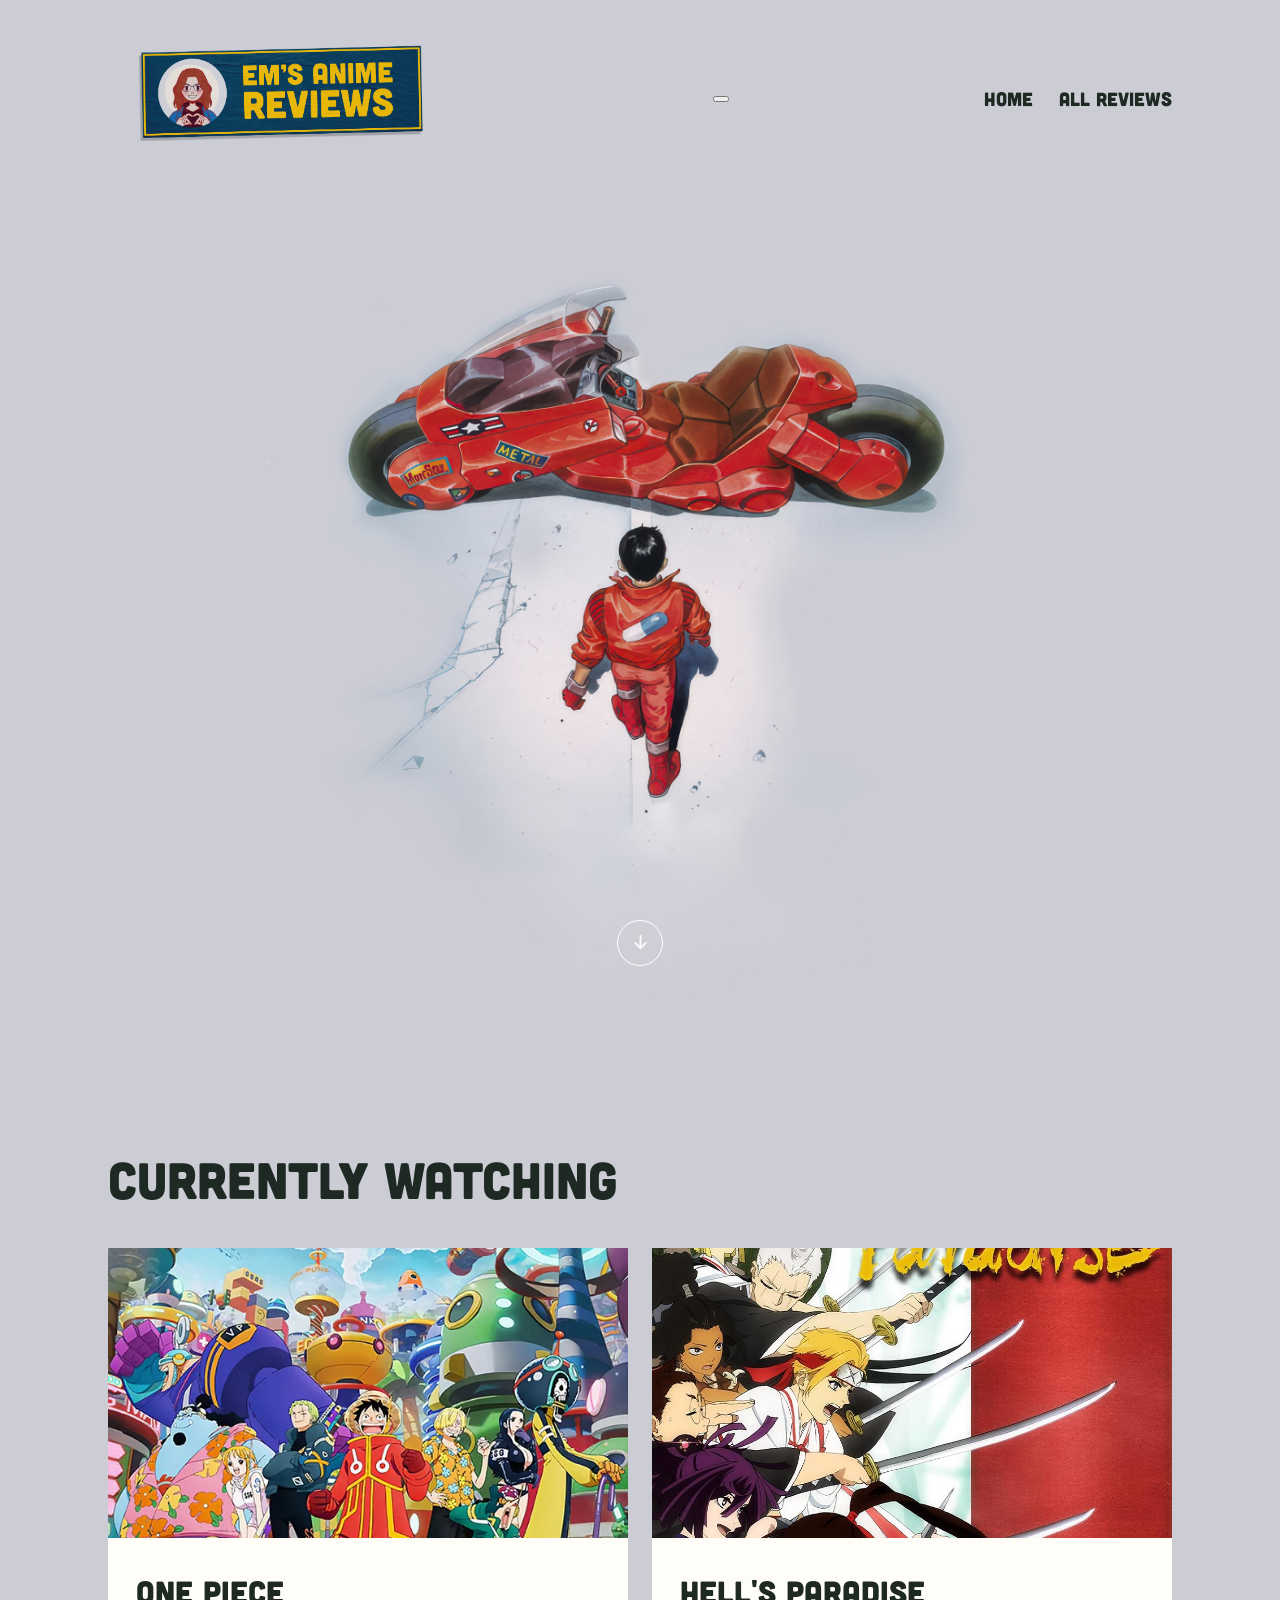
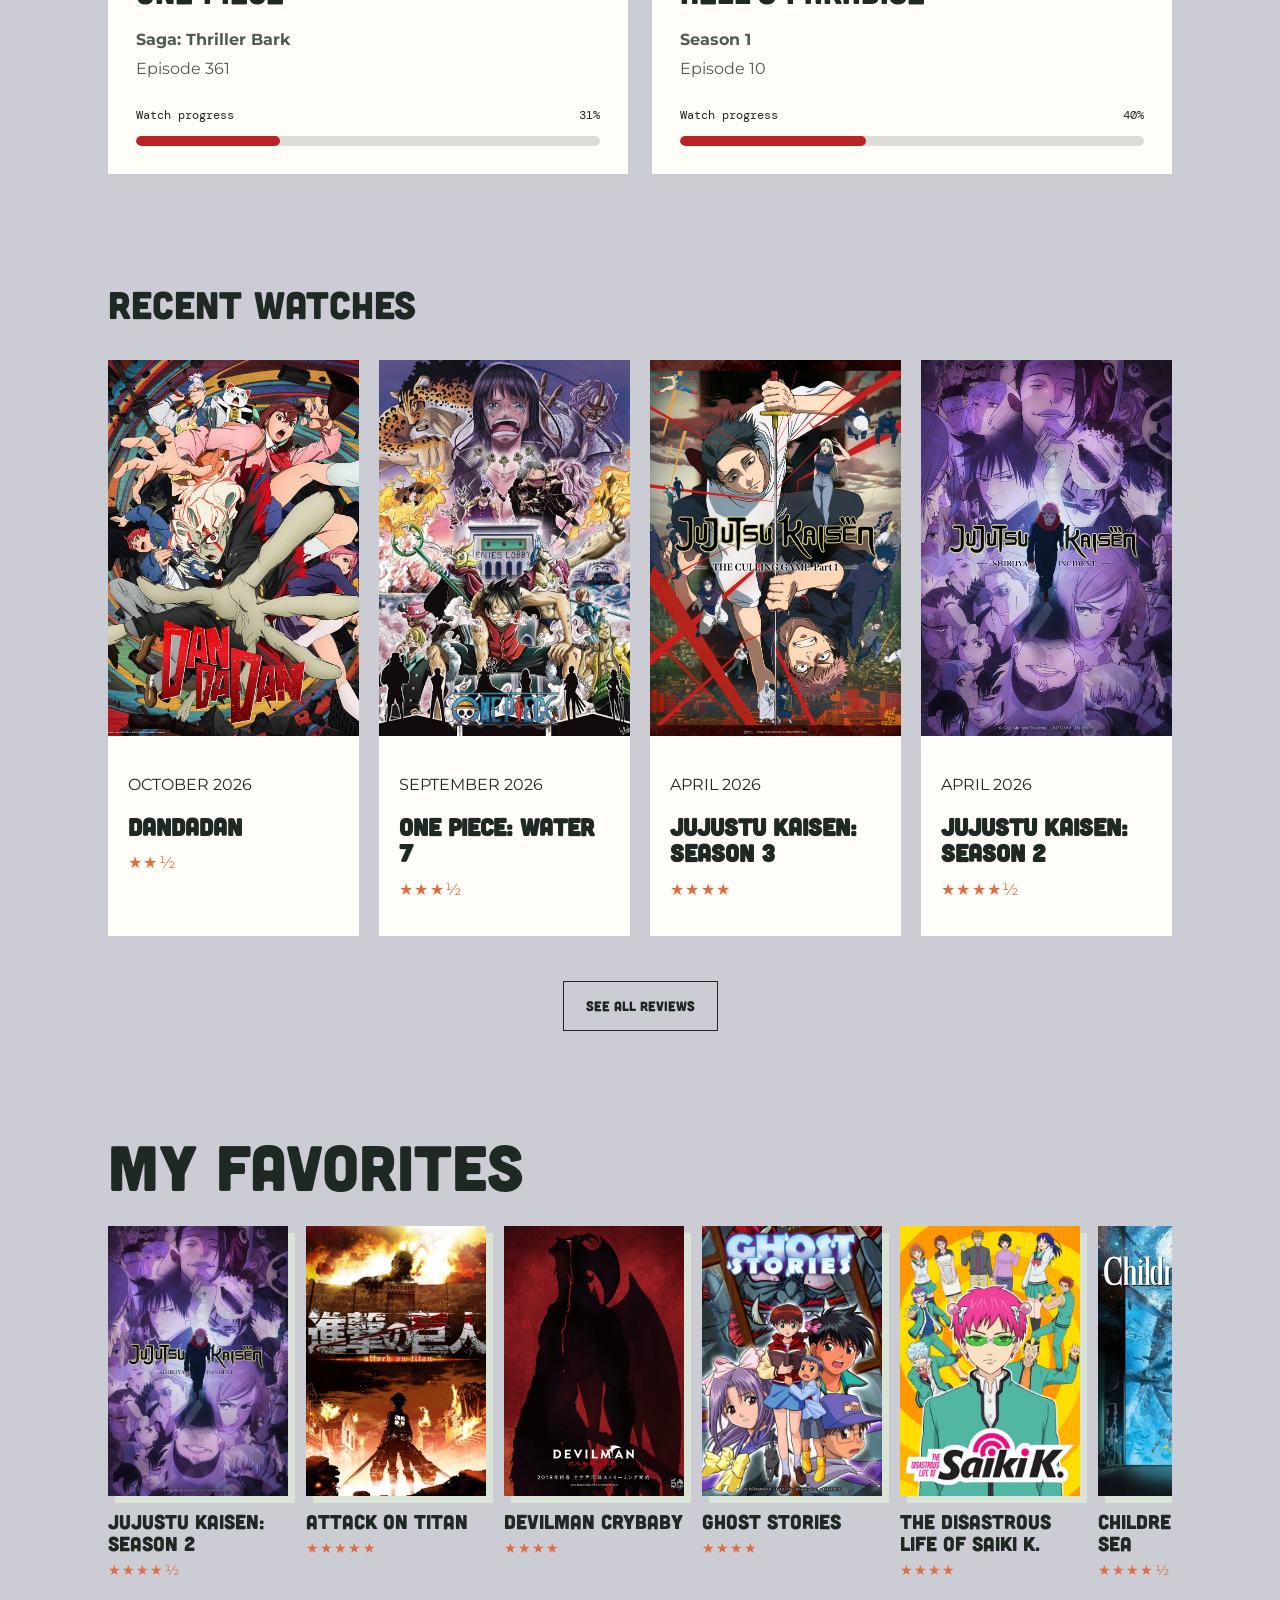
==== commit e602fe71: "Update index.html" ====
--- a/index.html
+++ b/index.html
@@ -11,10 +11,22 @@
     <a class="site-logo" href="index.html">
   <img src="images/logo.png" alt="Em's Anime Reviews">
 </a>
-    <nav>
-      <a href="#recent">Recent Watches</a>
-      <a href="reviews.html">All Reviews</a>
-    </nav>
+    <button
+  class="menu-toggle"
+  type="button"
+  aria-label="Open navigation menu"
+  aria-expanded="false"
+  aria-controls="site-nav"
+>
+  <span></span>
+  <span></span>
+  <span></span>
+</button>
+
+<nav class="site-nav" id="site-nav">
+  <a href="index.html">Home</a>
+  <a href="reviews.html">All Reviews</a>
+</nav>
   </header>
 
   <main>
@@ -104,6 +116,7 @@
 
   </main>
 
+
   
 
   <script src="reviews.js"></script>
--- a/style.css
+++ b/style.css
@@ -995,3 +995,38 @@
   background: #d8ead0;
   color: #386131;
 }
+
+.tag-cyberpunk {
+  background: #2d1b4e;
+  color: #52f7e8;
+}
+
+.tag-psychological-thriller {
+  background: #4b355d;
+  color: #f4eaff;
+}
+
+.tag-drama {
+  background: #d9b8b0;
+  color: #662f28;
+}
+
+.tag-mecha {
+  background: #a8bdcc;
+  color: #19394f;
+}
+
+.tag-action {
+  background: #edb09d;
+  color: #762a1b;
+}
+
+.tag-crime {
+  background: #515966;
+  color: #ffffff;
+}
+
+.tag-supernatural {
+  background: #c9b6e4;
+  color: #4c2c70;
+}
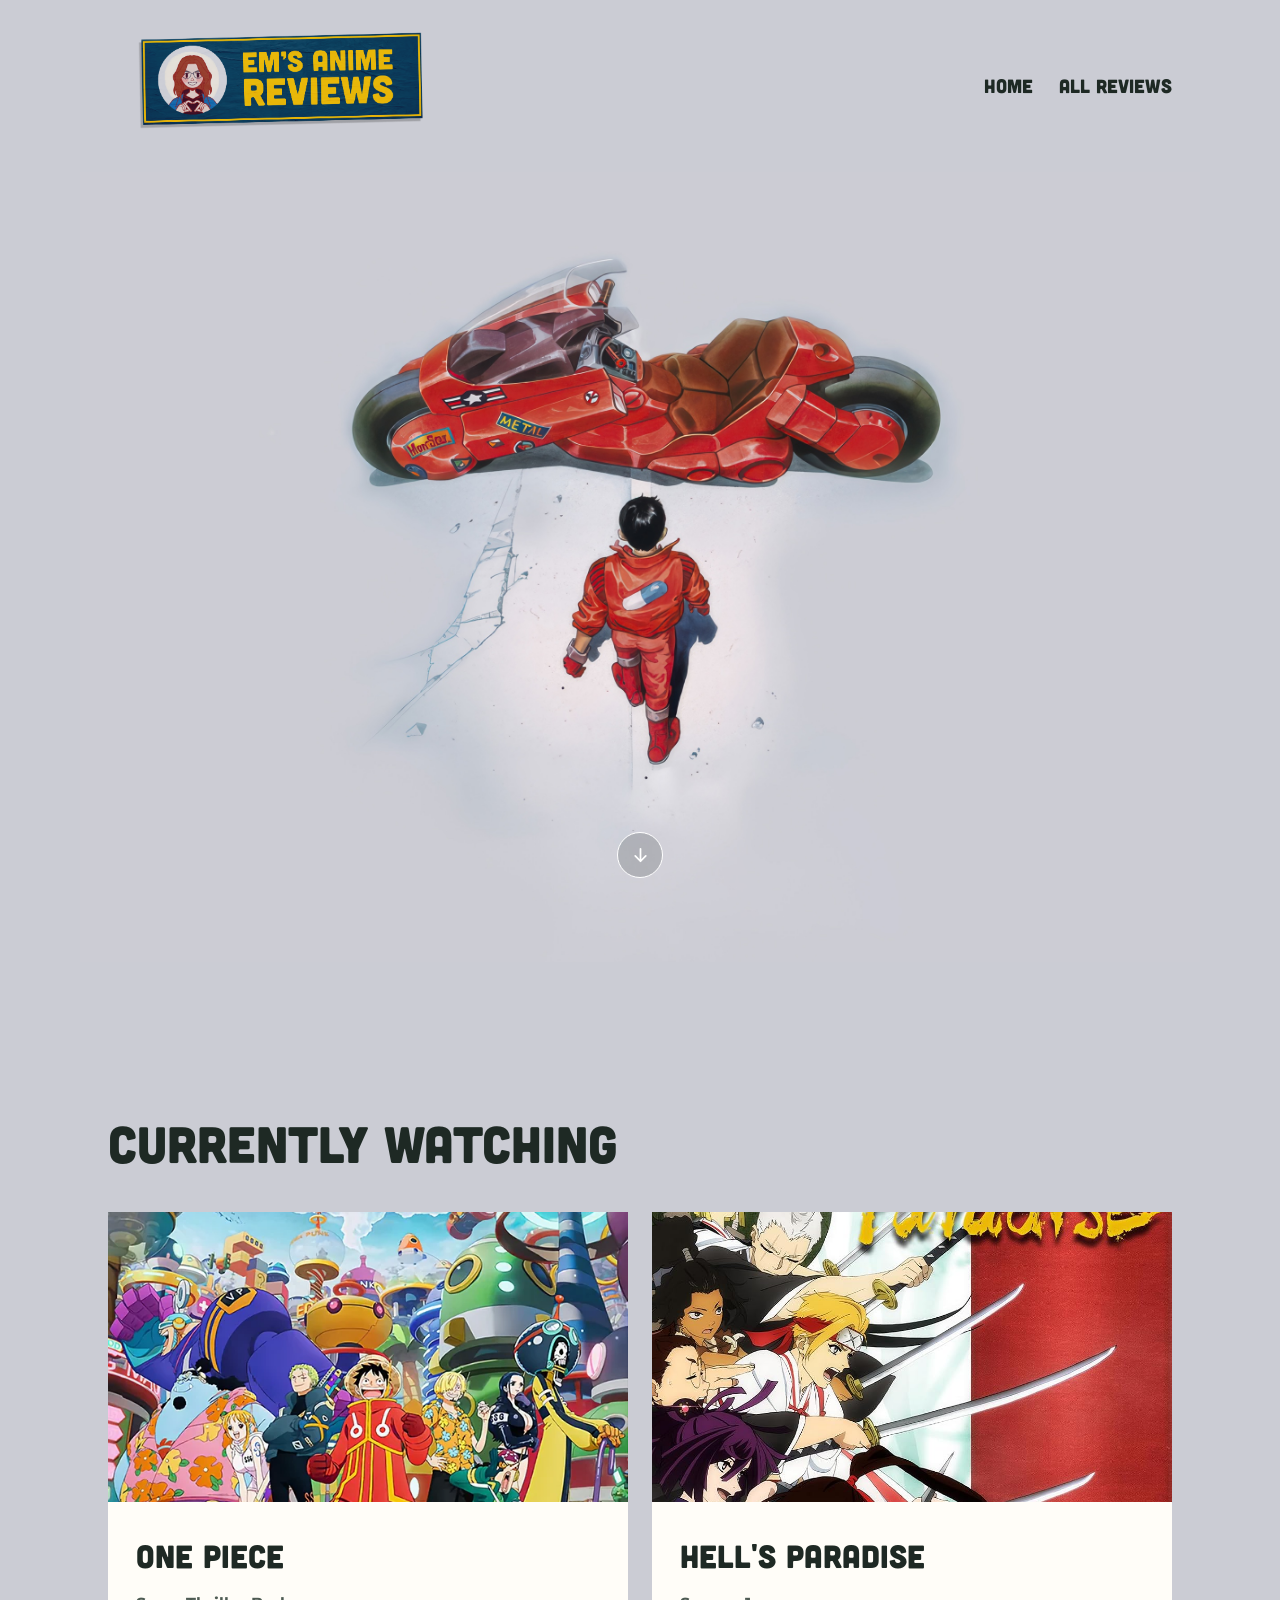
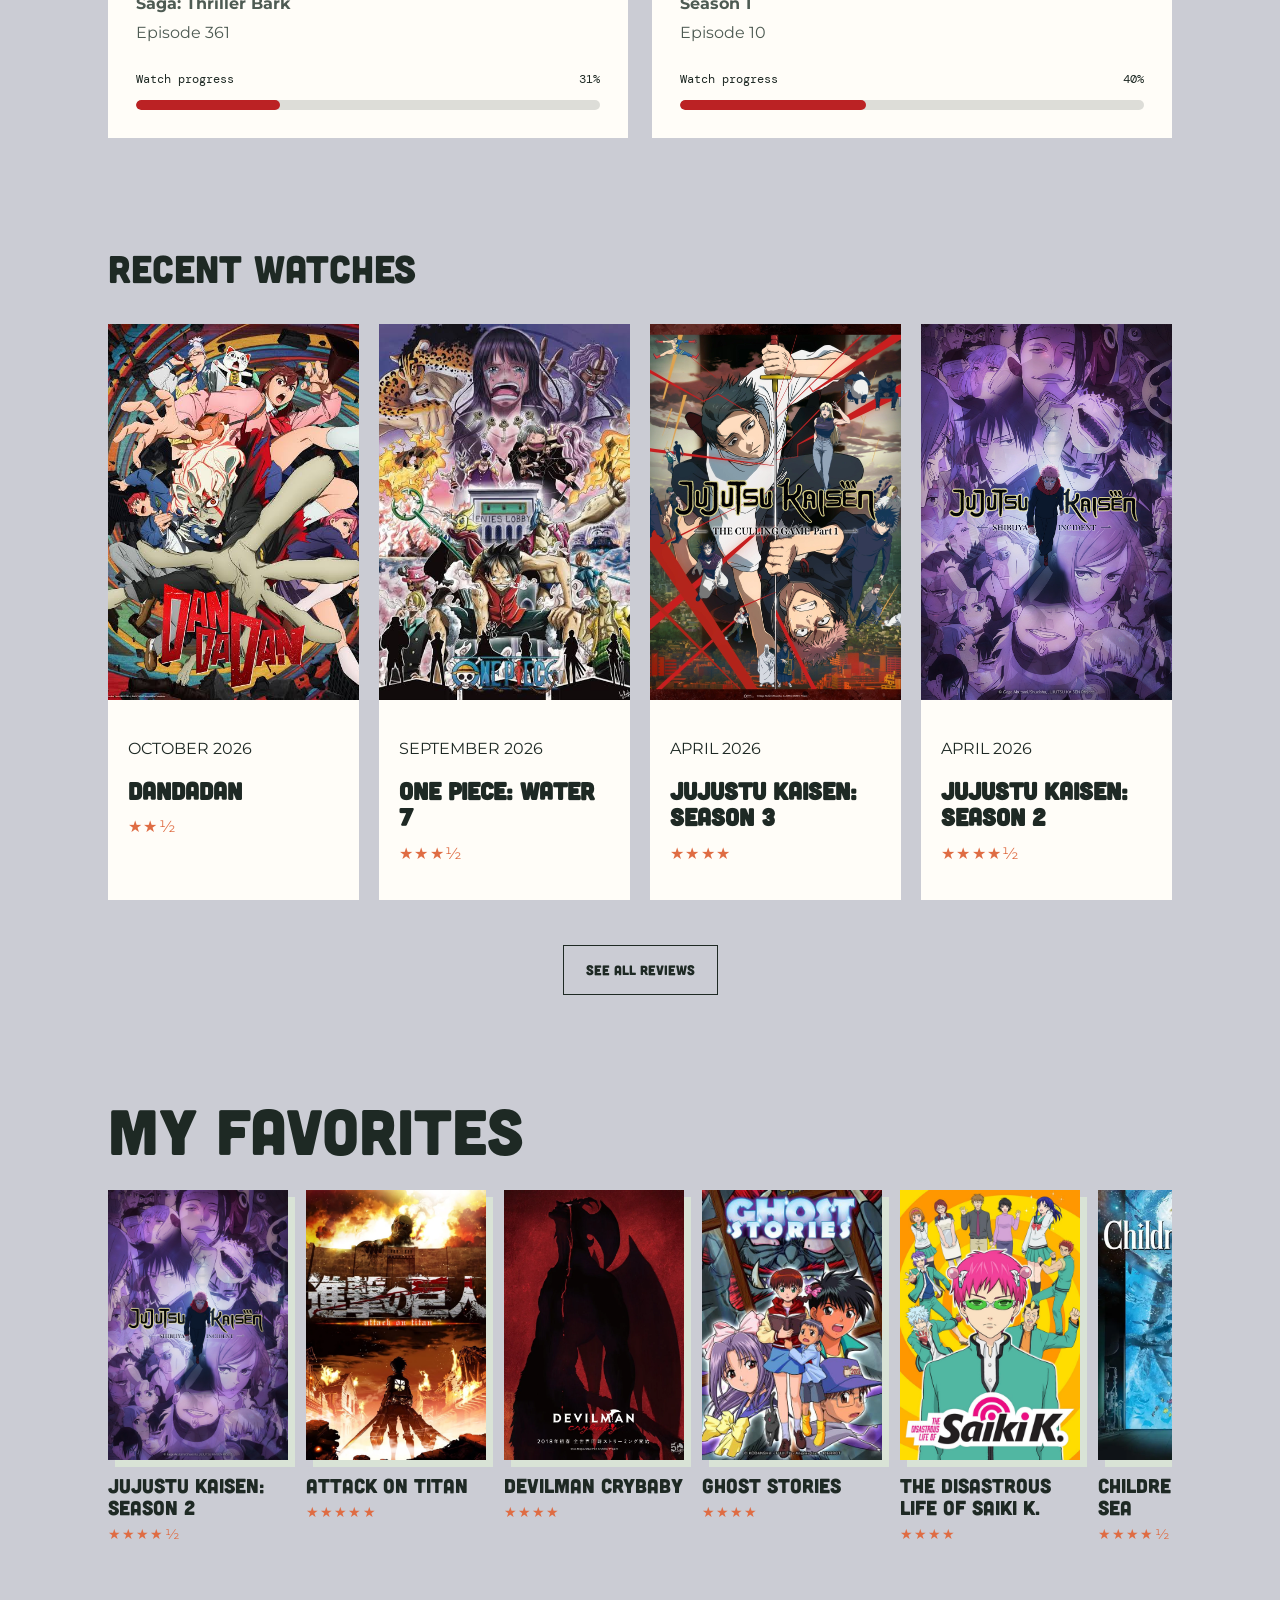
==== commit 09474966: "Update index.html" ====
--- a/index.html
+++ b/index.html
@@ -33,7 +33,7 @@
    <section class="hero">
   <img class="hero-image" src="images/hero-image.jpg" alt="hero-image">
 
-  <a class="scroll-arrow" href="#current-show" aria-label="Scroll to currently watching">
+  <a class="scroll-arrow" href="#spacer" aria-label="Scroll to currently watching">
     <svg viewBox="0 0 24 24" aria-hidden="true">
       <path d="M12 5v13M6.5 12.5 12 18l5.5-5.5"></path>
     </svg>
--- a/style.css
+++ b/style.css
@@ -36,14 +36,19 @@
 main,
 footer {
   max-width: 1120px;
-  margin: auto;
+  margin-left: auto;
+  margin-right: auto;
 }
 
 .site-header {
   display: flex;
   justify-content: space-between;
   align-items: center;
-  padding: 27px 28px;
+  padding: 14px 28px;
+  position: sticky;
+  top: 0;
+  z-index: 100;
+  background: var(--paper);
 }
 
 .brand {
@@ -73,16 +78,15 @@
 }
 
 :root {
-  --header-height: 100px;
+  --desktop-header-height: 110px;
 }
 
 .hero {
   position: relative;
-  width: 100vw;
-  height: calc(100dvh - var(--header-height));
-  max-width: none;
-  margin-left: calc(50% - 50vw);
+  width: 100%;
+  height: calc(100svh - var(--desktop-header-height));
   overflow: hidden;
+  line-height: 0;
 }
 
 .hero-image {
@@ -90,23 +94,36 @@
   width: 100%;
   height: 100%;
   object-fit: cover;
-  object-position: center 40%;
+  object-position: center center;
 }
 
 .scroll-arrow {
-  position: absolute;
-  bottom: max(24px, env(safe-area-inset-bottom));
+  position: fixed;
+  bottom: max(22px, env(safe-area-inset-bottom));
   left: 50%;
-  z-index: 10;
+  z-index: 1000;
   display: grid;
   width: 46px;
   height: 46px;
   place-items: center;
   transform: translateX(-50%);
-  border: 1px solid white;
+  border: 1px solid #fff;
   border-radius: 50%;
-  color: white;
+  background: rgba(30, 41, 36, 0.18);
+  color: #fff;
   text-decoration: none;
+  transition: opacity 0.2s ease, transform 0.2s ease, background 0.2s ease;
+}
+
+.scroll-arrow:hover {
+  transform: translateX(-50%) translateY(5px);
+  background: #fff;
+  color: #1e2924;
+}
+
+.scroll-arrow.is-hidden {
+  opacity: 0;
+  pointer-events: none;
 }
 
 .scroll-arrow svg {
@@ -119,10 +136,14 @@
   stroke-width: 1.8;
 }
 
-.scroll-arrow:hover {
-  transform: translateX(-50%) translateY(5px);
-  background: white;
-  color: #1e2924;
+@media (max-width: 600px) {
+  .hero {
+    height: calc(100svh - 68px);
+  }
+
+  .scroll-arrow {
+    bottom: max(20px, env(safe-area-inset-bottom));
+  }
 }
 
 .hero .eyebrow {
@@ -431,7 +452,7 @@
 .reviews-page {
   max-width: 1120px;
   margin: auto;
-  padding: 0 28px 95px;
+  padding: 0px 28px 95px;
 }
 
 .review-grid,
@@ -497,10 +518,6 @@
   border-color: #3C657D;
   background: #3C657D;
   color: white;
-}
-
-.reviews-page {
-  padding-top: 90px;
 }
 
 .reviews-page h1 {
@@ -524,6 +541,39 @@
   background: #fffdf8;
   color: var(--ink);
   font: inherit;
+}
+
+.review-controls {
+  display: flex;
+  flex-wrap: wrap;
+  gap: 16px;
+  margin: 0 0 32px;
+}
+
+.review-controls label {
+  display: grid;
+  gap: 6px;
+  color: #1e2924;
+  font-size: 0.75rem;
+  font-weight: 700;
+  letter-spacing: 0.06em;
+  text-transform: uppercase;
+}
+
+.review-controls select {
+  min-width: 180px;
+  padding: 10px 12px;
+  border: 1px solid #cfc8bd;
+  border-radius: 3px;
+  background: #fffdf8;
+  color: #1e2924;
+  font: inherit;
+  text-transform: none;
+}
+
+.no-results {
+  grid-column: 1 / -1;
+  margin: 12px 0;
 }
 
 @media (max-width: 850px) {
@@ -714,7 +764,7 @@
 
 .article-page {
   max-width: 1160px;
-  padding-top: 60px;
+  padding-top: 0px;
 }
 
 .article-page > article {
@@ -824,13 +874,6 @@
   font-weight: 400;
 }
 
-.site-header {
-  position: sticky;
-  top: 0;
-  z-index: 100;
-  background: var(--paper);
-}
-
 @media (max-width: 600px) {
   .site-header {
     gap: 14px;
@@ -838,51 +881,19 @@
   }
 
   .site-logo img {
-    width: 125px;
+    width: 165px;
   }
 
   .site-header nav {
     gap: 14px;
   }
 
-  .site-header nav a {
-    font-size: 0.72rem;
-    white-space: nowrap;
-  }
   :root {
     --header-height: 68px;
   }
 }
 
-.hero,
-main {
-  overflow: visible !important;
-}
-
-.scroll-arrow {
-  bottom: 32px !important;
-  z-index: 999 !important;
-}
-
-@media (max-width: 700px) {
-  .hero {
-    height: calc(100svh - 70px);
-    min-height: 0;
-    padding: 0;
-  }
-
-  .hero-image {
-    width: 100%;
-    height: 100%;
-    object-fit: cover;
-    object-position: center 40%;
-  }
-
-  .scroll-arrow {
-    bottom: 28px !important;
-    z-index: 999 !important;
-  }
-}
+
 
 .review-sidebar {
   align-self: start;
@@ -1030,3 +1041,154 @@
   background: #c9b6e4;
   color: #4c2c70;
 }
+
+.tag-sports {
+  background: #b7d8c1;
+  color: #1f5736;
+}
+
+/* Similar reviews */
+.similar-reviews {
+  margin-top: 72px;
+  padding-top: 48px;
+  border-top: 1px solid #ddd6cc;
+}
+
+.similar-reviews h2 {
+  margin: 6px 0 24px;
+}
+
+.similar-review-scroll {
+  display: flex;
+  gap: 18px;
+  overflow-x: auto;
+  padding: 4px 2px 16px;
+  scroll-snap-type: x proximity;
+}
+
+.similar-review-card {
+  flex: 0 0 180px;
+  overflow: hidden;
+  border-radius: 4px;
+  color: inherit;
+  text-decoration: none;
+  scroll-snap-align: start;
+  transition: transform 0.2s ease, box-shadow 0.2s ease;
+}
+
+.similar-review-card:hover {
+  transform: translateY(-5px);
+  box-shadow: 0 10px 22px rgba(30, 41, 36, 0.18);
+}
+
+.similar-review-card img {
+  display: block;
+  width: 100%;
+  aspect-ratio: 2 / 3;
+  object-fit: cover;
+}
+
+.similar-review-copy {
+  padding: 12px 2px 4px;
+}
+
+.similar-review-copy h3 {
+  margin: 0 0 5px;
+  font-size: 1rem;
+}
+
+.similar-review-copy p {
+  margin: 0;
+  color: #716d66;
+  font-size: 0.75rem;
+  line-height: 1.35;
+}
+
+/* Mobile full-screen navigation */
+.menu-toggle {
+  display: none;
+}
+
+@media (max-width: 600px) {
+  .site-header {
+    z-index: 2000;
+  }
+
+  /* Larger logo on mobile */
+  .site-logo {
+    position: relative;
+    z-index: 2;
+  }
+
+  .site-logo img {
+    width: 165px;
+  }
+
+  .menu-toggle {
+    position: relative;
+    z-index: 2;
+    display: grid;
+    gap: 5px;
+    width: 42px;
+    padding: 10px 0 10px 10px;
+    border: 0;
+    background: transparent;
+    cursor: pointer;
+  }
+
+  .menu-toggle span {
+    display: block;
+    width: 28px;
+    height: 2px;
+    margin-left: auto;
+    background: #1e2924;
+    transition: transform 0.2s ease, opacity 0.2s ease;
+  }
+
+  .site-nav {
+    position: fixed;
+    inset: 0;
+    z-index: 1;
+    display: flex;
+    flex-direction: column;
+    align-items: center;
+    justify-content: center;
+    gap: 30px;
+    background: #fffdf8;
+    opacity: 0;
+    visibility: hidden;
+    pointer-events: none;
+    transition: opacity 0.25s ease, visibility 0.25s ease;
+  }
+
+  .site-nav.is-open {
+    opacity: 1;
+    visibility: visible;
+    pointer-events: auto;
+  }
+
+  .site-nav a {
+    color: #1e2924;
+    font-family: "Cubano", sans-serif;
+    font-size: clamp(2.4rem, 10vw, 3.5rem);
+    line-height: 1;
+    text-decoration: none;
+  }
+
+  /* Turn hamburger into an X when open */
+  .menu-toggle.is-open span:nth-child(1) {
+    transform: translateY(7px) rotate(45deg);
+  }
+
+  .menu-toggle.is-open span:nth-child(2) {
+    opacity: 0;
+  }
+
+  .menu-toggle.is-open span:nth-child(3) {
+    transform: translateY(-7px) rotate(-45deg);
+  }
+
+  body.menu-open {
+    overflow: hidden;
+  }
+}
